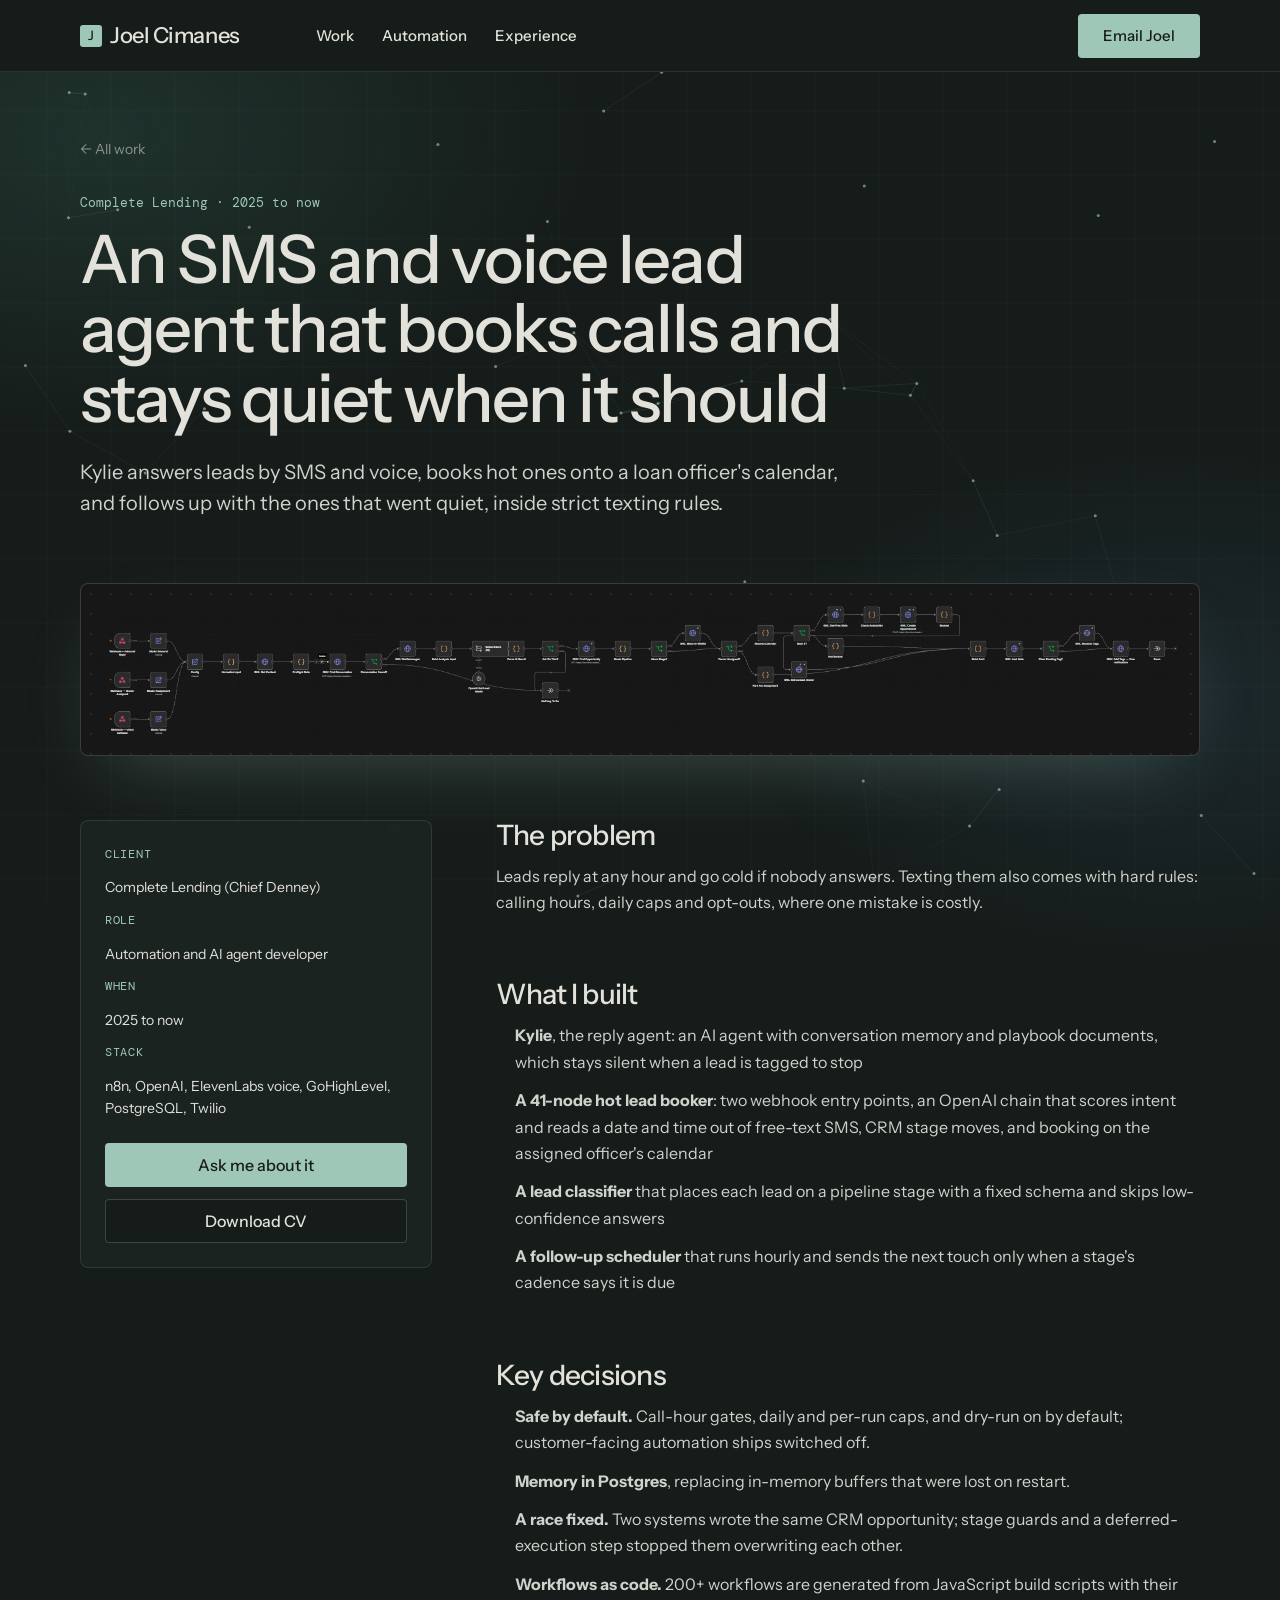
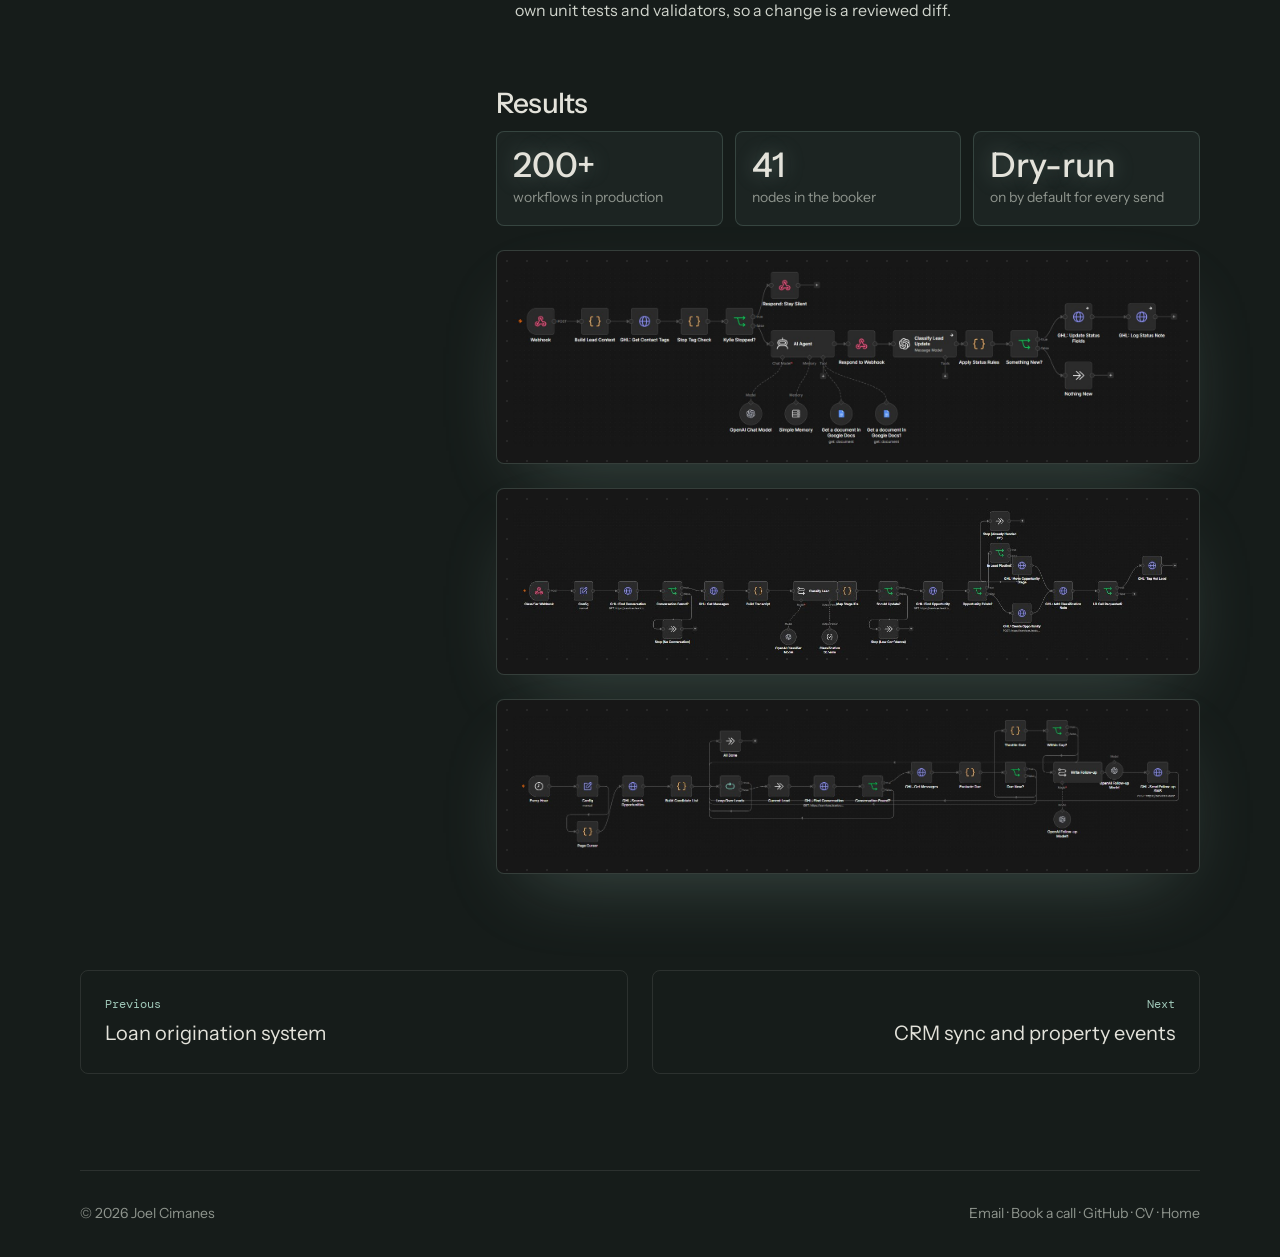
==== work/ai-lead-agent.html @ fbc4a12e "Portfolio site: work, n8n workflows, case studies and app recordings Co-Authored-By: Claude Opus 5.5" ====
<!doctype html>
<html lang="en" data-type="software" data-radius="sharp" data-ground="sage" data-buttons="solid">
<head>
<meta charset="utf-8">
<meta name="viewport" content="width=device-width, initial-scale=1, viewport-fit=cover">
<title>AI SMS and voice lead agent: case study · Joel Cimanes</title>
<meta name="description" content="Kylie answers leads by SMS and voice, books hot ones onto a loan officer&#x27;s calendar, and follows up with the ones that went quiet, inside strict texting rules.">
<meta property="og:type" content="article">
<meta property="og:title" content="An SMS and voice lead agent that books calls and stays quiet when it should">
<meta property="og:description" content="Kylie answers leads by SMS and voice, books hot ones onto a loan officer&#x27;s calendar, and follows up with the ones that went quiet, inside strict texting rules.">
<meta property="og:image" content="../share.jpg">
<link rel="icon" href="../favicon.svg" type="image/svg+xml">
<meta name="theme-color" content="#161c1a">
<link rel="preconnect" href="https://fonts.googleapis.com">
<link rel="preconnect" href="https://fonts.gstatic.com" crossorigin>
<link href="https://fonts.googleapis.com/css2?family=Instrument+Sans:wdth,wght@75..100,400..700&family=DM+Mono:wght@400;500&display=swap" rel="stylesheet">
<link rel="stylesheet" href="../assets/system.css">
<link rel="stylesheet" href="../assets/motion/motion.css">
<style>
:root {
  --p-bg: #161c1a; --p-surface: #1f2725; --p-ink: #e3e2da; --p-muted: #8e948d;
  --p-accent: #9fc7b8; --p-accent-ink: #161c1a; --p-action: #9fc7b8; --p-action-ink: #161c1a;
  --p-inv-bg: #e3e2da; --p-inv-surface: #d3d2cb; --p-inv-ink: #161c1a; --p-inv-muted: #555a55;
  --p-inv-accent: #161c1a; --p-inv-accent-ink: #e3e2da; --p-inv-action: #161c1a; --p-inv-action-ink: #e3e2da;
  --font-display: "Instrument Sans", system-ui, sans-serif;
  --font-text: "Instrument Sans", system-ui, sans-serif;
  --font-mono: "DM Mono", ui-monospace, "SFMono-Regular", Menlo, Consolas, monospace;
  --display-weight: 500;
  --display-tracking: -0.028em;
  --display-tracking-xl: -0.036em;
  --display-stretch: 96%;
  --ly-scale: 1.04;
}
</style>
<link rel="stylesheet" href="../assets/site/case.css">
<script src="../assets/site/bg.js" defer></script>
</head>
<body>
<header class="nav">
  <div class="wrap nav__bar">
    <a class="skip-link" href="#top">Skip to content</a>
    <a class="nav__logo" href="../index.html"><span class="mark mark--initial" aria-hidden="true">J</span>Joel Cimanes</a>
    <nav class="nav__links" aria-label="Main">
      <div class="nav__item"><a class="nav__link" href="../index.html#services">Work</a></div>
      <div class="nav__item"><a class="nav__link" href="../index.html#workflows">Automation</a></div>
      <div class="nav__item"><a class="nav__link" href="../index.html#experience">Experience</a></div>
    </nav>
    <div class="nav__actions"><a class="btn btn--primary" href="mailto:cimanesj0@gmail.com">Email Joel</a></div>
  </div>
</header>
<main id="top">
  <article class="case wrap" aria-labelledby="case-h">
    <a class="case__back" href="../index.html#services">&larr; All work</a>
    <p class="case__kicker">Complete Lending · 2025 to now</p>
    <h1 id="case-h">An SMS and voice lead agent that books calls and stays quiet when it should</h1>
    <p class="case__lead">Kylie answers leads by SMS and voice, books hot ones onto a loan officer&#x27;s calendar, and follows up with the ones that went quiet, inside strict texting rules.</p>
    <div class="case__visual"><a class="case__fig case__fig--wf" href="../assets/workflows/hot-lead.jpg" target="_blank" rel="noopener"><img src="../assets/workflows/hot-lead.jpg" alt="The 41-node hot lead and appointment booker in the n8n editor" width="1690" height="215" loading="lazy"></a></div>
    <div class="case__grid">
      <aside class="case__meta">
        <dl><dt>Client</dt><dd>Complete Lending (Chief Denney)</dd><dt>Role</dt><dd>Automation and AI agent developer</dd><dt>When</dt><dd>2025 to now</dd><dt>Stack</dt><dd>n8n, OpenAI, ElevenLabs voice, GoHighLevel, PostgreSQL, Twilio</dd></dl>
        <a class="btn btn--primary" href="mailto:cimanesj0@gmail.com?subject=AI SMS and voice lead agent">Ask me about it</a>
        <a class="btn btn--secondary" href="../assets/joel-cimanes-cv.pdf" download>Download CV</a>
      </aside>
      <div class="case__body">
        <h2>The problem</h2>
        <p>Leads reply at any hour and go cold if nobody answers. Texting them also comes with hard rules: calling hours, daily caps and opt-outs, where one mistake is costly.</p>
        <h2>What I built</h2>
        <ul><li><b>Kylie</b>, the reply agent: an AI agent with conversation memory and playbook documents, which stays silent when a lead is tagged to stop</li><li><b>A 41-node hot lead booker</b>: two webhook entry points, an OpenAI chain that scores intent and reads a date and time out of free-text SMS, CRM stage moves, and booking on the assigned officer's calendar</li><li><b>A lead classifier</b> that places each lead on a pipeline stage with a fixed schema and skips low-confidence answers</li><li><b>A follow-up scheduler</b> that runs hourly and sends the next touch only when a stage's cadence says it is due</li></ul>
        <h2>Key decisions</h2>
        <ul><li><b>Safe by default.</b> Call-hour gates, daily and per-run caps, and dry-run on by default; customer-facing automation ships switched off.</li><li><b>Memory in Postgres</b>, replacing in-memory buffers that were lost on restart.</li><li><b>A race fixed.</b> Two systems wrote the same CRM opportunity; stage guards and a deferred-execution step stopped them overwriting each other.</li><li><b>Workflows as code.</b> 200+ workflows are generated from JavaScript build scripts with their own unit tests and validators, so a change is a reviewed diff.</li></ul>
        <h2>Results</h2>
        <ul class="case__nums"><li><b>200+</b><span>workflows in production</span></li><li><b>41</b><span>nodes in the booker</span></li><li><b>Dry-run</b><span>on by default for every send</span></li></ul>
        
        <a class="case__fig case__fig--wf" href="../assets/workflows/new-lead.jpg" target="_blank" rel="noopener"><img src="../assets/workflows/new-lead.jpg" alt="The new lead agent: webhook, stop-tag check, AI agent with memory and Google Docs tools, status classifier" width="1670" height="450" loading="lazy"></a><a class="case__fig case__fig--wf" href="../assets/workflows/classifier.jpg" target="_blank" rel="noopener"><img src="../assets/workflows/classifier.jpg" alt="The lead classifier: transcript, OpenAI classifier with a schema, opportunity update" width="1290" height="295" loading="lazy"></a><a class="case__fig case__fig--wf" href="../assets/workflows/follow-up.jpg" target="_blank" rel="noopener"><img src="../assets/workflows/follow-up.jpg" alt="The follow-up scheduler: hourly loop over open opportunities with a throttle gate" width="1640" height="345" loading="lazy"></a>
      </div>
    </div>
    <nav class="case__next" aria-label="More case studies">
      <a href="loan-system.html"><span>Previous</span>Loan origination system</a>
      <a href="integrations.html"><span>Next</span>CRM sync and property events</a>
    </nav>
  </article>
</main>
<footer class="case__foot wrap">
  <span>&copy; 2026 Joel Cimanes</span>
  <span><a href="mailto:cimanesj0@gmail.com">Email</a> · <a href="https://calendar.google.com/calendar/u/0?cid=OWE0MTEyY2M2ZDdlNjFjYWRmODZhNTE4NzhkZmVlN2Y2ZmM0MTE4YTU2Nzg4ZTE0YjUwYzliZmQ1YWMzODJlZkBncm91cC5jYWxlbmRhci5nb29nbGUuY29t" target="_blank" rel="noopener">Book a call</a> · <a href="https://github.com/joeloutworld" target="_blank" rel="noopener">GitHub</a> · <a href="../assets/joel-cimanes-cv.pdf" download>CV</a> · <a href="../index.html">Home</a></span>
</footer>
</body>
</html>
---- assets/system.css ----
/*
  taste-skill system.css - the one system for the page. Link it first, then assets/ui/cards.css (the
  feature card, its panel and the fragment placements), then set the palette (--p-*), the fonts and
  the radius set on :root in the page (node scripts/start.mjs prints that block).
  Do not add a second grid, spacing scale, type scale, radius scale, button or card style.
*/

/* ---------------------------------------------------------------- tokens */
:root {
  /* palette (hex only; fx.js reads --bg --surface --ink --muted --accent --accent-ink) */
  --p-bg: #ffffff;
  --p-surface: #f4f4f4;
  --p-ink: #111111;
  --p-muted: #6b6b6b;
  --p-accent: #1a4be0;
  --p-accent-ink: #ffffff;
  --p-action: #1a4be0;      /* buttons, links, focus: the accent, or the ink when the accent is too pale */
  --p-action-ink: #ffffff;
  --p-inv-bg: #111111;
  --p-inv-surface: #1c1c1c;
  --p-inv-ink: #f4f4f4;
  --p-inv-muted: #a3a3a3;
  --p-inv-accent: #ffffff;
  --p-inv-accent-ink: #111111;
  --p-inv-action: #ffffff;
  --p-inv-action-ink: #111111;
  /* the lit ground behind UI and in the closing band (references/cards.md), one per page, tech pages only
     (none on kind other, which is flat): <html data-ground="sand|sky|sage|painting">. system.js gives it to every ground
     that holds UI, on light and dark pages alike; --hue on one panel changes only its accent */
  --ground-bg: #d9ccb7; --ground-surface: #e9e0d2; --ground-ink: #2a2622; --ground-muted: #5a534a; --ground-accent: #a8794a;

  /* fonts */
  --font-display: system-ui, -apple-system, "Segoe UI", sans-serif;
  --font-text: system-ui, -apple-system, "Segoe UI", sans-serif;
  --font-mono: ui-monospace, "SFMono-Regular", Menlo, Consolas, monospace;
  --display-weight: 400;    /* headlines 400; 500 on a tech page (software, gaming, hardware) */
  --display-tracking: -0.025em;

  /* the page rhythm (references/layout-v4.md): one section per screen. The header is fixed and
     --nav tall; every section is padded --padt above and --padb (plus the phone action bar, --bar)
     below, and is exactly one or two screens tall (--h: 1 or 2; --hm on a phone). The hero's words
     start --hgap under the header and its content ends --hpadb above the fold. */
  --nav: 72px;
  --padt: 120px;
  --padb: 72px;
  --hgap: 48px;
  --hpadb: 64px;
  --bar: 0px;
  /* grid: one .wrap (alias .container) for the header, every section and the footer, the same
     --gut on both sides: 1280 wide at x 80-1360 at 1440, 342 at x 24-366 at 390 */
  --container: 1280px;
  --gut: 80px;
  --pad: var(--gut);
  --gutter: 24px;

  /* spacing: 4/8 scale */
  --s-1: 4px;  --s-2: 8px;  --s-3: 12px; --s-4: 16px; --s-5: 24px;
  --s-6: 32px; --s-7: 48px; --s-8: 64px; --s-9: 96px; --s-10: 128px;
  --section: 40px;      /* only a .section outside main (the kit's demo pages); every main > section and
                           footer.closing take --padt and --padb */
  --section-band: 56px; /* the same for an older footer outside footer.closing */
  --head-gap: 48px;     /* the one heading-to-content gap, 32 on a phone (layout.css reads it as --ly-head-gap) */
  --card-pad: 16px;     /* card padding (cards.css sets its own for cards with a panel) */
  --card-gap: 16px;     /* gap between cards */

  /* type scale (the only sizes on the page) */
  --t-label: 13px;
  --t-small: 14px;
  --t-body: 16px;
  --t-lead: 18px;
  --t-card: 18px;
  --t-h3: 24px;
  /* straight lines from the phone size at 390 to the desktop size at 1440 (system.md's table) */
  --t-h2: clamp(30px, 1.72vw + 23.3px, 48px);
  --t-h1: clamp(38px, 3.24vw + 25.4px, 72px);
  /* a big number stays a step under the h2 (VI-11): 38 at 1440, 28 at 390, so it never reads as a
     section heading; a stats row and a price set their own, smaller still */
  --t-stat: clamp(28px, .952vw + 24.29px, 38px);

  /* radius: one scale (soft by default; data-radius on <html> switches it) */
  --r-sm: 8px;  --r-md: 12px; --r-lg: 20px; --r-btn: 8px;

  /* controls (fixed here; a page never adds its own) */
  --btn-h: 44px;
  --btn-h-sm: 36px;
  --nav-h: var(--nav);  /* the older name, kept for the kit's files */
  --icon: 16px;         /* small icons: socials, menu chevrons, mono brand marks */

  /* motion: the one UI ease-out (motion.css --m-ease and ui/base.css --u-ease read it; references/motion.md) */
  --ease: cubic-bezier(.2, .8, .2, 1);
  --dur: 180ms;
}
html[data-radius="sharp"] { --r-sm: 4px; --r-md: 6px;  --r-lg: 8px;  --r-btn: 4px; }
html[data-radius="soft"]  { --r-sm: 8px; --r-md: 12px; --r-lg: 20px; --r-btn: 8px; }
html[data-radius="round"] { --r-sm: 10px; --r-md: 16px; --r-lg: 24px; --r-btn: 999px; }
/* the four lit grounds (references/cards.md); sand is the default above. painting goes with
   painterly-landscape (x.ai's daylight sky over olive hills) */
html[data-ground="sky"]      { --ground-bg: #c6d3df; --ground-surface: #d6e0e9; --ground-ink: #25303a; --ground-muted: #4d5964; --ground-accent: #3f6a92; }
html[data-ground="sage"]     { --ground-bg: #cdd6c6; --ground-surface: #dce3d6; --ground-ink: #262d24; --ground-muted: #535b51; --ground-accent: #6c8e63; }
html[data-ground="painting"] { --ground-bg: #79a8d6; --ground-surface: #a6c4e2; --ground-ink: #16212c; --ground-muted: #273949; --ground-accent: #9c9b3c; }
/* cards.css takes its card and panel radii from this scale */
html[data-radius] .card { --c-r: var(--r-lg); }
html[data-radius] .panel { --p-r: var(--r-md); }

/* a phone: the header 56, the sections padded 96 / 48, the hero's words 40 under the header and its
   content ending 24 above the fold, 24 at both sides, 12 between columns */
@media (max-width: 639px) {
  :root { --nav: 56px; --padt: 96px; --padb: 48px; --hgap: 40px; --hpadb: 24px; --gut: 24px; --gutter: 12px; --card-gap: 12px; --head-gap: 32px; }
}
@media (min-width: 640px) {
  :root { --gut: 48px; --section: 48px; --section-band: 72px; --card-pad: 24px; }
}
@media (min-width: 1024px) {
  :root { --gut: 80px; --section: 56px; --section-band: 96px; --card-gap: 24px;
          --t-lead: 20px; --t-card: 20px; --t-h3: 28px; }
  /* a place (and a local service): the 1200 column at x 120-1320 */
  html[data-type="place"] { --gut: 120px; --container: 1200px; }
}
/* a place (VI-06, ST-96, PH-23): its own smaller type (h1 48/53 and 32/37, h2 32/40 and 24/30, titles
   and the sub-line 20 and 18), the Recipe 3 hero's gap under its photograph (40, 24 on a phone),
   square photographs and cards and 2px buttons, whatever data-radius and data-buttons say */
:root[data-type="place"] {
  --hgap: 40px;
  --t-h1: clamp(32px, 1.524vw + 26.06px, 48px);
  --t-h2: clamp(24px, .762vw + 21px, 32px);
  --t-h3: clamp(20px, .381vw + 18.51px, 24px);
  --r-sm: 2px; --r-md: 0px; --r-lg: 0px; --r-btn: 2px;
}
:root[data-type="place"] :is(h1, .t-h1) { line-height: 1.104; }
:root[data-type="place"] :is(h2, .t-h2) { line-height: 1.25; }
@media (max-width: 639px) {
  :root[data-type="place"] { --hgap: 24px; }
  :root[data-type="place"] :is(h1, .t-h1) { line-height: 1.156; }
}

/* ---------------------------------------------------------------- grounds (at most three) */
:root, .ground-base {
  --bg: var(--p-bg); --surface: var(--p-surface); --ink: var(--p-ink); --muted: var(--p-muted);
  --accent: var(--p-accent); --accent-ink: var(--p-accent-ink); --card: var(--p-surface);
  --action: var(--p-action); --action-ink: var(--p-action-ink);
}
.ground-surface {
  --bg: var(--p-surface); --surface: var(--p-bg); --ink: var(--p-ink); --muted: var(--p-muted);
  --accent: var(--p-accent); --accent-ink: var(--p-accent-ink); --card: var(--p-bg);
  --action: var(--p-action); --action-ink: var(--p-action-ink);
}
.ground-inverse {
  --bg: var(--p-inv-bg); --surface: var(--p-inv-surface); --ink: var(--p-inv-ink); --muted: var(--p-inv-muted);
  --accent: var(--p-inv-accent); --accent-ink: var(--p-inv-accent-ink); --card: var(--p-inv-surface);
  --action: var(--p-inv-action); --action-ink: var(--p-inv-action-ink);
}
:root, .ground-base, .ground-surface, .ground-inverse {
  --line: color-mix(in oklab, var(--ink) 11%, transparent);
  --line-strong: color-mix(in oklab, var(--ink) 20%, transparent);
  /* effects (fx.js) and UI fragments (assets/ui) take the colours of the ground they sit on */
  --fx-bg: var(--bg); --fx-surface: var(--surface); --fx-ink: var(--ink); --fx-muted: var(--muted);
  --fx-accent: var(--accent); --fx-accent-ink: var(--accent-ink);
  --ui-font: var(--font-text); --ui-mono: var(--font-mono); --ui-radius: var(--r-md);
}
.ground-base, .ground-surface, .ground-inverse { background: var(--bg); color: var(--ink); }

/* ---------------------------------------------------------------- base */
*, *::before, *::after { box-sizing: border-box; }
/* an anchor lands on the section's top (the judge's frame): the fixed header covers --nav of its --padt */
html { -webkit-text-size-adjust: 100%; scroll-padding-top: 0; scroll-behavior: auto; margin: 0; }
body {
  margin: 0; background: var(--bg); color: var(--ink);
  font: 400 var(--t-body)/1.55 var(--font-text);
  -webkit-font-smoothing: antialiased; text-rendering: optimizeLegibility; overflow-x: clip;
}
img, svg, video, canvas { display: block; max-width: 100%; }
/* hidden means hidden, also on an img the line above makes a block (a menu tab's photograph, a peek photograph) */
[hidden] { display: none !important; }
img, video { height: auto; }
a { color: inherit; text-decoration: none; }
button { font: inherit; color: inherit; }
h1, h2, h3, h4, p, ul, ol, figure, blockquote { margin: 0; }
ul, ol { padding: 0; list-style: none; }
h1, h2, h3, h4 {
  font-family: var(--font-display); font-weight: var(--display-weight);
  letter-spacing: var(--display-tracking); text-wrap: balance; overflow-wrap: break-word;
  /* a long word (a German compound at 390) breaks at a syllable with a hyphen, in the language of <html lang>;
     only words of 10 letters or more, 4 at least on each side, so a short English heading never breaks */
  hyphens: auto; -webkit-hyphens: auto; hyphenate-limit-chars: 10 4 4;
}
h1, .t-h1 { font-size: var(--t-h1); line-height: 1.04; }
h2, .t-h2 { font-size: var(--t-h2); line-height: 1.1; }
h3, .t-h3 { font-size: var(--t-h3); line-height: 1.2; }
h4, .t-card { font-family: var(--font-text); font-weight: 500; font-size: var(--t-card); line-height: 1.3; letter-spacing: -0.01em; }
p { text-wrap: pretty; }
.t-lead  { font-size: var(--t-lead); line-height: 1.5; }
.t-body  { font-size: var(--t-body); line-height: 1.55; }
.t-small { font-size: var(--t-small); line-height: 1.5; }
.t-label { font-size: var(--t-label); font-weight: 500; line-height: 1.4; letter-spacing: 0.01em; }
.t-stat  { font-family: var(--font-display); font-weight: var(--display-weight); font-size: var(--t-stat);
           line-height: 1; letter-spacing: var(--display-tracking); font-variant-numeric: tabular-nums; }
.muted { color: var(--muted); }
.mono  { font-family: var(--font-mono); }
.measure { max-width: 62ch; }
:focus-visible { outline: 2px solid var(--action); outline-offset: 2px; border-radius: 2px; }
::selection { background: color-mix(in oklab, var(--accent) 30%, transparent); }

/* ---------------------------------------------------------------- grid */
.wrap, .container { width: min(100% - 2 * var(--gut), var(--container)); margin-inline: auto; padding-inline: 0; }
.grid { display: grid; grid-template-columns: repeat(12, minmax(0, 1fr)); column-gap: var(--gutter); row-gap: var(--card-gap); }
.grid > * { min-width: 0; grid-column: 1 / -1; }
.section { padding-block: var(--section); }

/* ---------------------------------------------------------------- one section per screen
   The page is a stack of screens. Framed at scrollY = k x the screen height, a shot shows exactly one
   section: the hero alone on the first screen, every other section (and footer.closing, the close and
   the footer in one) exactly one or two screens tall, its h2 first, --padt under its top. Heights
   and padding do it: no pinning, snapping or script.
     <section class="section" id=".." style="--h: 2">     (2 screens; --hm sets a phone's count alone)
       <div class="wrap"> the h2 first, then the content </div>     (the one in-flow child)
     </section>
   A layer (a full-bleed photograph or ground behind the words) is an <img class="layer" aria-hidden="true">
   beside the .wrap. Content must fit: one screen holds 708px of content at 1440x900 (900 - 120 - 72),
   two hold 1,608 (the second screen's part starts --padt under its top with .g2). From 640 to 1279 a
   section keeps at least its screens and grows past them rather than overlap the next. */
main > :is(section, .section), footer.closing {
  position: relative; box-sizing: border-box;
  height: calc(var(--h, 1) * 100vh); height: calc(var(--h, 1) * 100svh);
  padding: var(--padt) 0 calc(var(--padb) + var(--bar));
}
main > :is(section, .section) > :is(.wrap, .container), footer.closing > .wrap { position: relative; z-index: 1; height: 100%; }
main > :is(section, .section) > :is(.wrap, .container):not(.grid) { display: flex; flex-direction: column; }
/* a .wrap that is the section's grid too (class="wrap grid"): its rows start at the top */
main > :is(section, .section) > :is(.wrap, .container).grid { align-content: start; }
/* .fill: the block that takes what the screen leaves under the heading (a photograph, a frame) */
main > :is(section, .section) > .wrap > .fill { flex: 1 1 0; min-height: 0; }
/* two screens as two groups: row 1 the h2 and the first group, row 2 the rest (no second h2), starting
   --padt under the second screen's top, so the second shot looks like any other section */
main > :is(section, .section).g2, footer.closing.g2 { --h: 2; }
main > :is(section, .section).g2 > :is(.wrap, .container), footer.closing.g2 > .wrap { display: grid; grid-template-rows: minmax(0, 1fr) minmax(0, 1fr); row-gap: calc(var(--padt) + var(--padb) + var(--bar)); }
main > :is(section, .section).g2 > :is(.wrap, .container) > *, footer.closing.g2 > .wrap > * { min-height: 0; align-self: start; }
main > :is(section, .section).g2 > :is(.wrap, .container) > :is(.group, .fill) { align-self: stretch; }
/* a group: one screen's part of a .g2 section (its h2 and first rows, or the rest) */
.group { display: flex; flex-direction: column; min-height: 0; }
/* each screen's card row runs down to that screen's foot (the cards stretch, their panels grow), so
   the second screen of a .g2 is never a short row over an empty ground; both rows end on the same line */
@media (min-width: 1024px) {
  main > :is(section, .section).g2 > .wrap > .grid:last-child,
  main > :is(section, .section).g2 > .wrap > .group > .grid:last-child { align-self: stretch; flex: 1 1 auto; min-height: 0; }
}
.group > .fill { flex: 1 1 0; min-height: 0; }
@media (min-width: 640px) and (max-width: 1279px) {
  main > :is(section, .section):not(.hero, .section--hero), footer.closing {
    height: auto; min-height: calc(var(--h, 1) * 100vh); min-height: calc(var(--h, 1) * 100svh);
  }
  /* the section is a column and its .wrap takes all of it, so a .fill (a photograph, a frame) still
     grows to the section's foot (a min-height percentage would not resolve, leaving it at its least) */
  /* :where() keeps it at no weight, so a page's own phone- or tablet-only hiding (section.desk-only { display: none }) wins */
  :where(main > :is(section, .section):not(.hero, .section--hero), footer.closing) { display: flex; flex-direction: column; }
  main > :is(section, .section):not(.hero, .section--hero) > :is(.wrap, .container), footer.closing > .wrap { flex: 1 0 auto; height: auto; min-height: 0; }
}
/* a phone: lvh (the screen with its bars hidden) for every section but the hero; --hm when stacking
   makes the content taller than the desktop count */
@media (max-width: 639px) {
  /* at least its screens, never less: content a screen cannot hold makes the section taller (the rhythm
     check then asks for --hm: 2 or less content); a fixed height would lay its last rows over the next
     section, the fault the phone shots showed most (a list under the closing heading and its button) */
  main > :is(section, .section):not(.hero, .section--hero), footer.closing {
    height: auto; min-height: calc(var(--hm, var(--h, 1)) * 100vh); min-height: calc(var(--hm, var(--h, 1)) * 100lvh);
  }
  /* one grid row at least the screens tall that grows with the .wrap's content: the .wrap is stretched to
     it, so its .fill and its two groups still share a definite height */
  /* (at no weight, as on the tablet: a page's own section.desk-only { display: none } still hides it) */
  :where(main > :is(section, .section):not(.hero, .section--hero):has(> :is(.wrap, .container)), footer.closing) {
    display: grid; grid-template-columns: minmax(0, 1fr); grid-template-rows: 1fr; grid-auto-rows: auto;
  }
  main > :is(section, .section):not(.hero, .section--hero) > :is(.wrap, .container), footer.closing > .wrap { height: auto; }
  main > :is(section, .section).g2m, footer.closing.g2m { --hm: 2; }
  main > :is(section, .section).g2m > :is(.wrap, .container), footer.closing.g2m > .wrap { display: grid; grid-template-rows: minmax(0, 1fr) minmax(0, 1fr); row-gap: calc(var(--padt) + var(--padb) + var(--bar)); }
  /* stacked in one, the two groups keep the open cards' 32px, so the first group's last panel never meets
     the next card's title */
  main > :is(section, .section).g2:not(.g2m) > :is(.wrap, .container) { display: flex; row-gap: var(--s-6); }
  /* what the two screens leave goes around the second group, so it opens below the header, not on the fold */
  main > :is(section, .section).g2:not(.g2m) > :is(.wrap, .container) > :last-child { margin-block: auto; }
  main > :is(section, .section).g2:not(.g2m) > :is(.wrap, .container) > * { align-self: stretch; }
}
/* a layer: the photograph or ground of a whole section, under its words, edge to edge */
main > :is(section, .section) > :is(img, video, canvas, picture).layer,
footer.closing > :is(img, video, canvas, picture).layer {
  position: absolute; inset: 0; z-index: 0; width: 100%; height: 100%; max-width: none; object-fit: cover; object-position: var(--pos, 50% 50%);
}
main > :is(section, .section) > picture.layer > img { width: 100%; height: 100%; object-fit: cover; }

/* the hero: exactly the first screen, the fixed header over its top. Its words start --hgap under the
   header (--photo adds a full-bleed photograph's height above them on a place); its content ends
   --hpadb above the fold, and nothing of the next section shows, at 1440, 1024, 820 and 390.
     <section class="hero hero--<type>"><div class="wrap"><div class="hero-text"> .. </div>[one strip]</div></section>
   .hero-text holds the whole composition (the words, and the picture or window beside or under them);
   one docked strip (logos, three facts) may follow it, at most 96px, desktop only. */
main > :is(.hero, .section--hero) {
  height: 100vh; height: 100svh; min-height: 0;
  padding: calc(var(--nav) + var(--photo, 0px) + var(--hgap)) 0 calc(var(--hpadb) + var(--bar));
}
:is(.hero, .section--hero) > .wrap { height: 100%; display: grid; grid-template-rows: minmax(0, 1fr) auto; row-gap: var(--s-7); }
:is(.hero, .section--hero) > .wrap > .hero-text { min-height: 0; }
/* a phone: the hero is at least the first screen and grows when a short phone (320x640) cannot hold its
   words, buttons and picture, so nothing of it lies over the next section or under the header */
@media (max-width: 639px) {
  main > :is(.hero, .section--hero) { height: auto; min-height: 100vh; min-height: 100svh; }
  main > :is(.hero, .section--hero):has(> :is(.wrap, .container)) { display: grid; grid-template-columns: minmax(0, 1fr); grid-template-rows: 1fr; grid-auto-rows: auto; }
  main > :is(.hero, .section--hero) > :is(.wrap, .container) { height: auto; }
}
:is(.hero, .section--hero) > .wrap > .hero-strip { grid-row: 2; max-height: 96px; }
@media (max-width: 639px) { :is(.hero, .section--hero) > .wrap > .hero-strip { display: none; } }
.section--hero .section-head { max-width: 860px; }
/* the starter's own hero (hero-split): the words on span-5 top-aligned, the picture on span-6 start-7
   as tall as the hero's content box (at most 716 at 1440x900); a phone stacks words, then the picture
   in what is left */
.hero-text.hero-split { height: 100%; align-items: stretch; }
.hero-split > .hero-copy { align-self: start; }
.hero-split > .hero-visual { position: relative; min-height: 0; height: 100%; }
@media (max-width: 1023px) {
  .hero-text.hero-split { display: flex; flex-direction: column; gap: var(--s-6); }
  .hero-split > .hero-visual { flex: 1 1 0; min-height: 200px; height: auto; }
}
.hero-copy > * + * { margin-top: var(--s-5); }
/* the h1 first in the words' column: its capitals start on the picture's top line, not the line box's
   (the leading above the capitals would put the words about 12px under the photograph's top) */
.hero-copy > h1:first-child { text-box: trim-start cap alphabetic; }
.hero-copy > .btn-row { margin-top: var(--s-6); }
/* three short facts at the foot of the words' column, on the picture's bottom line (no dead space
   under the buttons): <dl class="hero-facts"><div><dt>..</dt><dd>..</dd></div> x3</dl> */
@media (min-width: 1024px) {
  .hero-split > .hero-copy { height: 100%; display: flex; flex-direction: column; }
  .hero-split > .hero-copy > .hero-facts { margin-top: auto; }
}
.hero-facts { display: grid; grid-template-columns: repeat(3, minmax(0, 1fr)); gap: var(--s-5) var(--gutter); margin: 0; }
.hero-facts > div { display: grid; gap: var(--s-1); align-content: start; }
.hero-facts dt { font-size: var(--t-small); color: var(--muted); }
.hero-facts dd { margin: 0; font-weight: 500; }
@media (max-width: 1023px) { .hero-facts { display: none; } }
/* a notice line above the h1 (changed hours, a delivery cut-off): one line with a number, static,
   starting on the left line like the h1 under it */
.hero-notice { font-size: var(--t-small); font-weight: 500; color: var(--ink); }
.hero-notice b, .hero-notice strong { font-weight: 500; color: var(--accent); }
.hero-copy > .hero-notice + h1 { margin-top: var(--s-5); }

/* a phone: open tiles from a row of three or four (rooms, goods, beans) go two-up, an odd last one
   across the row, so a row of three fits one 844px screen (stacked one under another they need two) */
@media (max-width: 639px) {
  .grid > .tile:is(.span-3, .span-4) { grid-column: auto / span 6; }
  .grid > .tile:is(.span-3, .span-4):nth-child(odd of .tile):nth-last-child(1 of .tile) { grid-column: 1 / -1; }
  .grid > .tile:is(.span-3, .span-4) .tile__head { flex-wrap: wrap; gap: 0 var(--s-2); }
}
/* a phone: open cards (words on the ground, the panel under them) stacked one under another keep 32px
   between a panel's foot and the next card's title, so a title never reads as the panel's caption */
@media (max-width: 639px) { .grid:has(> .card--open) { row-gap: var(--s-6); } }
/* a phone stacks a two-screen section's four open tiles into its two screens: their panels take 180px (a wide
   crop), so the h2 and the first two tiles of two lines each end on the first screen and the four inside both,
   not a third of a screen past. A page that sets its group's own --p-h (#features .panel) sets its phone value
   too, as the starter does */
@media (max-width: 639px) { main > :is(section, .section).g2 .card--open > .panel { --p-h: 180px; } }
/* spans: desktop >= 1024. Tablet 640-1023: text cards on span-3 and span-6 go two-up; cards with a
   panel (a visual needs the width; the one exception is a span-6 pair, below)
   and everything else (split text and visuals, span-4 cards, span-5/7/8 blocks) take the full row, so a split stacks and no row is left half empty. Phone < 640: one column. */
@media (min-width: 640px) and (max-width: 1023px) {
  .grid > .card.span-3:not(:has(> .panel)), .grid > .card.span-6:not(:has(> .panel)) { grid-column: auto / span 6; }
  /* the one exception with a panel: a 2x2 (or a pair) of span-6 cards stays two-up from 720px (a panel
     of about 310px and more, wide enough for a kit fragment), so four cards take one or two screens
     at 768-820 instead of a card per row (four stacked panels run past two screens). Split cards and
     every other span keep the full row. Under 720 a card per row. */
  @media (min-width: 720px) {
    .grid > .card.span-6:has(> .panel):not(.card--split) { grid-column: auto / span 6; }
    .grid > .card.span-6:has(> .panel):not(.card--split):nth-child(odd of .card.span-6):nth-last-child(1 of .card.span-6) { grid-column: 1 / -1; }
  }
  /* open tiles (rooms, models, people, a photo pair) go two-up; an odd last one takes the row */
  .grid > .tile:is(.span-3, .span-4, .span-6) { grid-column: auto / span 6; }
  .grid > .tile:is(.span-3, .span-4, .span-6):nth-child(odd of .tile):nth-last-child(1 of .tile) { grid-column: 1 / -1; }
}
@media (min-width: 1024px) {
  .span-2  { grid-column: auto / span 2; }
  .span-3  { grid-column: auto / span 3; }
  .span-4  { grid-column: auto / span 4; }
  .span-5  { grid-column: auto / span 5; }
  .span-6  { grid-column: auto / span 6; }
  .span-7  { grid-column: auto / span 7; }
  .span-8  { grid-column: auto / span 8; }
  .span-9  { grid-column: auto / span 9; }
  .span-10 { grid-column: auto / span 10; }
  .span-12 { grid-column: auto / span 12; }
  .start-1 { grid-column-start: 1; } .start-2 { grid-column-start: 2; } .start-3 { grid-column-start: 3; }
  .start-5 { grid-column-start: 5; } .start-6 { grid-column-start: 6; } .start-7 { grid-column-start: 7; }
  .start-4 { grid-column-start: 4; } .start-8 { grid-column-start: 8; } .start-9 { grid-column-start: 9; }
  .start-10 { grid-column-start: 10; }
  /* a split is top-aligned: the words' first line and the picture's top on one line (never centred
     against each other, never mirrored: text left, the visual right, on every split of the page) */
  .grid--middle, .grid--top { align-items: start; }
}
/* card rows: every card in a row the same height (a plain .grid stretches them) */
.grid:is(.grid--middle, .grid--top) > .card { align-self: stretch; }
/* 1024-1279: a span-4 card's panel would be about 220px wide, too narrow for real UI. Cards with a
   panel on span-4 go two-up, a span-8 one takes the row, and an odd last one takes the row too
   (steps, proof row: two, then one wide; bento: the wide card, then the four small ones two by two) */
@media (min-width: 1024px) and (max-width: 1279px) {
  .grid > .card.span-4:has(> .panel) { grid-column: auto / span 6; }
  .grid > .card.span-8:has(> .panel),
  .grid > .card.span-4:has(> .panel):nth-child(odd of .card.span-4):nth-last-child(1 of .card.span-4) { grid-column: 1 / -1; }
}

/* ---------------------------------------------------------------- section heading */
.section-head { max-width: 760px; margin-bottom: var(--head-gap); display: grid; gap: var(--s-4); }
/* every heading starts on the left line (a centred head among left ones reads as a mistake): the
   old centred head is left-aligned too */
.section-head--center { text-align: left; justify-items: start; }
/* a head row: the h2 (and its line) left, one link or the section's button at the right line */
.section-head--split { max-width: none; display: flex; align-items: end; justify-content: space-between; gap: var(--s-5); flex-wrap: wrap; }
.section-head--split > div { display: grid; gap: var(--s-4); max-width: 760px; }
.section-head p { color: var(--ink); font-size: var(--t-lead); line-height: 1.5; max-width: 60ch; }
.section-head--row { max-width: none; display: flex; align-items: end; justify-content: space-between; gap: var(--s-5); flex-wrap: wrap; }
.section-head--row > div { display: grid; gap: var(--s-4); max-width: 760px; }
/* the hero row (hero-product, hero-cycle): the h1 and its line left, the buttons right, across 1280 */
.section--hero .section-head--row { max-width: none; }

/* ---------------------------------------------------------------- buttons (one pair, a dealt look)
   One pair a page, .btn--primary and .btn--secondary, in the look dealt with the page (sections.md)
   and set once on <html data-buttons>; the markup never changes:
     solid  filled primary, outlined secondary, the radius scale (Figma; the default)
     pill   pills, a chevron after the primary's label, a tinted secondary (x.ai)
     tonal  the radius scale, a tinted secondary with no outline (Linear, Vercel)
     arrow  an arrow after the primary's label; the secondary is a text link with an arrow (Stripe)
     block  near-square corners, 48px tall; the secondary is an underlined text link (shops, hotels) */
.btn {
  display: inline-flex; align-items: center; justify-content: center; gap: var(--s-2);
  height: var(--btn-h); padding: 0 var(--s-5); border-radius: var(--r-btn); border: 1px solid transparent;
  font: 500 var(--t-body)/1 var(--font-text); letter-spacing: 0; white-space: nowrap; cursor: pointer;
  transition: background-color var(--dur) var(--ease), color var(--dur) var(--ease), border-color var(--dur) var(--ease), text-decoration-color var(--dur) var(--ease);
}
.btn--primary { background: var(--action); color: var(--action-ink); }
.btn--primary:hover { background: color-mix(in oklab, var(--action) 86%, var(--ink)); }
/* an inverted primary (the action is the ground's ink: a brand band, a lit ground): its hover steps toward the ground, as the filled one steps toward the ink */
.ground-brand .btn--primary:hover { background: color-mix(in oklab, var(--action) 88%, var(--bg)); }
/* the ground's own colour with a clear border: never grey on grey, readable on an effect too */
.btn--secondary { background: var(--bg); color: var(--ink); border-color: var(--line-strong); }
.btn--secondary:hover { background: color-mix(in oklab, var(--bg) 94%, var(--ink)); border-color: color-mix(in oklab, var(--ink) 35%, transparent); }
.btn--sm { height: var(--btn-h-sm); padding: 0 var(--s-4); font-size: var(--t-small); }
html[data-buttons="pill"] { --r-btn: 999px; }
html[data-buttons="block"] { --r-btn: 2px; --btn-h: 48px; }
html:is([data-buttons="pill"], [data-buttons="tonal"]) .btn--secondary { background: color-mix(in oklab, var(--ink) 8%, var(--bg)); border-color: transparent; }
html:is([data-buttons="pill"], [data-buttons="tonal"]) .btn--secondary:hover { background: color-mix(in oklab, var(--ink) 14%, var(--bg)); border-color: transparent; }
/* arrow and block: the secondary is a text link at the button's height (no box: one button look) */
html:is([data-buttons="arrow"], [data-buttons="block"]) .btn--secondary {
  background: none; border-color: transparent; padding-inline: var(--s-2);
  text-decoration: underline; text-underline-offset: 4px; text-decoration-color: var(--line-strong);   /* the .link look */
}
html:is([data-buttons="arrow"], [data-buttons="block"]) .btn--secondary:hover { background: none; border-color: transparent; text-decoration-color: currentColor; }
/* the glyph after a label: a chevron (pill) or an arrow (arrow), drawn so every font shows the same */
html[data-buttons="pill"] .btn--primary::after,
html[data-buttons="arrow"] :is(.btn--primary, .btn--secondary)::after {
  content: ""; flex: none; width: 12px; height: 12px; margin-right: -2px; background: currentColor;
  -webkit-mask: var(--btn-glyph) center / contain no-repeat; mask: var(--btn-glyph) center / contain no-repeat;
  transition: transform var(--dur) var(--ease);
}
html[data-buttons="pill"] { --btn-glyph: url("data:image/svg+xml,%3Csvg xmlns='http://www.w3.org/2000/svg' viewBox='0 0 12 12'%3E%3Cpath d='M4.5 2.5 8 6l-3.5 3.5' fill='none' stroke='black' stroke-width='1.6' stroke-linecap='round' stroke-linejoin='round'/%3E%3C/svg%3E"); }
html[data-buttons="arrow"] { --btn-glyph: url("data:image/svg+xml,%3Csvg xmlns='http://www.w3.org/2000/svg' viewBox='0 0 12 12'%3E%3Cpath d='M1.5 6h8.5M6.5 2.5 10 6l-3.5 3.5' fill='none' stroke='black' stroke-width='1.5' stroke-linecap='round' stroke-linejoin='round'/%3E%3C/svg%3E"); }
@media (hover: hover) and (pointer: fine) { html:is([data-buttons="pill"], [data-buttons="arrow"]) .btn:hover::after { transform: translateX(3px); } }
.btn:active { transform: translateY(1px) scale(.985); }
.btn--arrow::after { content: "\2192"; transition: transform var(--dur) var(--ease); }
@media (hover: hover) and (pointer: fine) { .btn--arrow:hover::after { transform: translateX(3px); } }
/* the drawn arrow (assets/motion: its stem grows and its head moves 3px on hover), the last child of
   a primary button, a pill or a link: <svg class="m-arrow" viewBox="0 0 12 12" aria-hidden="true">
   <path class="m-arrow__stem" d="M1 6h8"/><path class="m-arrow__head" d="M4.5 2.5 8 6l-3.5 3.5"/></svg>.
   It replaces the dealt glyph, so a button never shows two */
.m-arrow { flex: none; width: 12px; height: 12px; margin-right: -2px; overflow: visible;
           fill: none; stroke: currentColor; stroke-width: 1.6; stroke-linecap: round; stroke-linejoin: round; }
.btn--xl .m-arrow { width: 0.62em; height: 0.62em; stroke-width: 1.4; }
:is(.btn, .link, .pill):has(> .m-arrow)::after { content: none; display: none; }
.btn-row { display: flex; flex-wrap: wrap; gap: var(--s-3); align-items: center; }
.section-head--center .btn-row { justify-content: center; }
/* on the phone every button row stacks full width */
@media (max-width: 639px) {
  .btn-row { flex-direction: column; align-items: stretch; width: 100%; justify-self: stretch; }
  /* full width, the second action is a text link at the button's height under the filled one (an
     outline across the whole screen reads as a rule, a pale fill as a switched-off button) */
  .btn-row > .btn--secondary { background: none; border-color: transparent; text-decoration: underline; text-underline-offset: 4px; text-decoration-color: var(--line-strong); }
  .section-head--split > .btn { width: 100%; }
}
.link { display: inline-flex; align-items: center; gap: var(--s-2); font-weight: 500; color: var(--ink);
        text-decoration: underline; text-decoration-color: var(--line-strong); text-underline-offset: 4px;
        transition: text-decoration-color var(--dur) var(--ease); }
.link:hover { text-decoration-color: currentColor; }
.link::after { content: "\2192"; display: inline-block; text-decoration: none; transition: transform var(--dur) var(--ease); }
@media (hover: hover) and (pointer: fine) { .link:hover::after { transform: translateX(3px); } }
.pill { display: inline-flex; align-items: center; gap: var(--s-2); height: 32px; padding: 0 var(--s-3);
        border-radius: 999px; border: 1px solid var(--line); background: var(--card);
        font-size: var(--t-label); color: var(--ink); }
.pill .muted { color: var(--muted); }

/* ---------------------------------------------------------------- card (one style) */
.card {
  display: flex; flex-direction: column; gap: var(--s-2); min-width: 0;
  background: var(--card); border: 1px solid var(--line); border-radius: var(--r-lg); padding: var(--card-pad);
}
/* small titles in the text face: a display face at 20px (a condensed or hairline serif) reads smaller than the body */
.card > h3, .card > h4, .card--plan h3 { font-family: var(--font-text); font-weight: 500; font-size: var(--t-card); line-height: 1.3; letter-spacing: -0.01em; }
/* the type floor (system.md): text people read is 16px or more in ink; cards.css sets it for its
   card text, this for a plain card's lines */
.card > p { color: var(--ink); font-size: var(--t-body); max-width: 52ch; }
/* at most two boxes one inside the other (sections.md): a card whose panel holds UI drops its own
   box, so its title and lines sit on the page ground over the panel (Figma's tiles), or runs the
   panel flush to its sides and bottom (cards.css .panel--flush) */
.card.card--open { --c-pad: 0px; background: none; border: 0; box-shadow: none; padding: 0; overflow: visible; }
.card.card--open > .panel { margin: var(--s-5) 0 0; border-radius: var(--r-lg); }
.card.card--open > .panel--top { margin: 0 0 var(--s-5); }
.card--plan.is-featured { border-color: var(--action); box-shadow: inset 0 0 0 1px var(--action); }
/* cards.css (linked after this file) sets .card { gap: 0 } for feature cards; a plan keeps its 16px rows */
.card.card--plan { gap: var(--s-4); }

/* ---------------------------------------------------------------- visuals: panels and frames
   A card's .panel (the inset visual), .stage and the placements (.at-corner, .at-rise, .at-over,
   .at-right, .at-center, .stage--fade-*) come from assets/ui/cards.css (references/cards.md).
   This file adds the frames (hero, split, square, closing band) and lets a .stage work inside them.
   The grounds' colours: system.js lights every ground that holds UI (see there). */
:not(.card) > .panel { border-radius: var(--p-r, var(--r-md)); }   /* a panel on its own: four round corners */
.menu-card .panel { --p-h: 160px; }
.frame {
  position: relative; isolation: isolate; overflow: clip; display: flex; align-items: center; justify-content: center;
  background: var(--surface); border-radius: var(--r-lg); border: 1px solid var(--line);
  padding: clamp(var(--s-4), 4vw, var(--s-7));
}
/* a zero-width spacer keeps --ratio (height / width) as the frame's minimum height */
.frame::before { content: ""; flex: none; width: 0; padding-top: var(--ratio, 0px); }
/* an object or scene (assets/objects) and a photograph (.frame__img) fill the frame themselves */
.frame > :not(canvas, .stage, .loop-pause, .frame__fx, .frame__img, [data-print], [data-scene], .print3d) { position: relative; max-width: 100%; min-width: 0; }
/* a photograph is a plain rectangle in its frame: no border, no print, no filter */
.frame--photo { padding: 0; border: 0; }
/* .frame--fill: as tall as its row (a split's picture beside the words, down to the section's foot);
   stacked on a tablet or a phone it takes what the screen leaves, at least 200px */
.frame--fill { height: 100%; }
@media (max-width: 1023px) {
  .grid.fill:has(> .frame--fill) { display: flex; flex-direction: column; gap: var(--s-6); }
  .grid.fill > .frame--fill { flex: 1 1 0; height: auto; min-height: 200px; }
}
/* a split's words as a column: the last block (stats, a link) on the picture's bottom line */
.split-col { display: flex; flex-direction: column; gap: var(--s-5); }
@media (min-width: 1024px) { .split-col { height: 100%; } .split-col > .split-col__end { margin-top: auto; } }
:is(.frame, .panel) > .frame__img { position: absolute; inset: 0; z-index: 0; width: 100%; height: 100%; max-width: none; object-fit: cover; }
.frame--portrait { --ratio: 125%; }
/* the product stage (hero-product): wide, the product whole on it; a phone gets a tall stage */
.frame--stage { --ratio: 50%; }
@media (max-width: 639px) { .frame--stage, .frame--portrait { --ratio: 120%; } }
.frame--hero { padding: clamp(24px, 5vw, 64px); }
.frame--split { --ratio: 80%; }
.frame--square { --ratio: 100%; }
/* the closing band: the hero's echo, lit with the page's ground (sand, sky, sage or painting) on light
   and dark pages alike, so its text and buttons take that ground's ink. Its effect sits on a layer of
   its own, <div class="frame__fx" data-fx="..">, held still and calm where the text sits (system.js) */
.frame--cta { min-height: 420px; }
/* .frame--lit: the same for an object's frame that holds a few words in its clear half (the
   product statement's facts in a .frame__text, lower left; the object stands right of centre) */
.frame--cta, .frame--lit {
  border-color: transparent; background: var(--ground-bg); color: var(--ground-ink);
  --bg: var(--ground-surface); --surface: var(--ground-surface); --ink: var(--ground-ink); --muted: var(--ground-muted);
  --action: var(--ground-ink); --action-ink: var(--ground-surface);
  --line: color-mix(in oklab, var(--ground-ink) 12%, transparent); --line-strong: color-mix(in oklab, var(--ground-ink) 24%, transparent);
}
.frame > .frame__fx { position: absolute; inset: 0; z-index: 0; }
/* on a light page the buttons on a lit ground keep the page's own action colour: one action, one look
   (a dark page keeps the lit ground's ink, which reads on the bright ground) */
html:not([data-tone="dark"]) :is(.frame--cta, .frame--lit, .footer--statement) { --action: var(--p-action); --action-ink: var(--p-action-ink); }
/* a card on a photograph (a booking form over the room): the card holds the page's colours */
.frame--photo:has(> .card) { padding: clamp(var(--s-5), 5vw, var(--s-8)) clamp(var(--s-4), 4vw, var(--s-7)); }
.frame--photo > .card { position: relative; z-index: 1; width: min(100%, 480px); }   /* flat: no shadow at rest (ST-97) */
.frame--cta > .frame__fx { opacity: .85; }
.frame--lit > .frame__text { z-index: 2; align-self: flex-end; margin-right: auto; width: min(100%, 360px); display: grid; gap: var(--s-5); }
/* 2:1 on a desktop; a phone gets 2:3, the words at the top and the object smaller and low under
   them (its hero preset), so the facts never touch the object */
.frame--lit { --ratio: 50%; }
@media (max-width: 639px) { .frame--lit { --ratio: 150%; } .frame--lit > .frame__text { align-self: flex-start; } }
@media (max-width: 639px) { .frame--split { --ratio: 100%; } }
/* A hero, wide or split frame (x.ai's hero window): --w on the rising fragment's slot (its true width)
   centres it while it fits; anchored 24px in and cut by the right edge once the frame is narrower.
   --pair on the .stage (the main fragment's width plus the part of the second that sticks out)
   centres the pair; below 1024 the main one alone. In a card's panel cards.css places it (.at-corner,
   .at-rise, .at-right; a centred .at-rise.fit narrows with the panel), as its recipe says. */
.frame > .stage > .at-rise { --ax: max(24px, calc(50% - var(--w, 64%) / 2)); }
.frame--hero > .stage > .at-rise { --ax: max(24px, calc(50% - var(--pair, var(--w, 64%)) / 2)); }
.frame--hero > .stage > .at-over { --bx: max(24px, calc(50% - var(--pair, 800px) / 2)); }
@media (max-width: 1023px) { .frame--hero > .stage > .at-rise { --ax: max(24px, calc(50% - var(--w, 64%) / 2)); } }
/* a frame holding a cards.css .stage: the stage fills it and places the fragments (references/cards.md);
   the hero and wide frames are 16:7 and square on a phone; below 1024 only the main fragment shows */
.frame:has(> .stage) { padding: 0; }
.frame--hero:has(> .stage) { aspect-ratio: 16 / 7; }
@media (max-width: 1023px) {
  .frame--hero:has(> .stage) { aspect-ratio: 3 / 2; }   /* a tablet: room for the main fragment's rows */
}
/* a tablet held upright (820x1180): a taller frame, so the hero fills the screen without a gap */
@media (min-width: 640px) and (max-width: 1023px) and (orientation: portrait) {
  .frame--hero:has(> .stage) { aspect-ratio: 4 / 3; }
}
@media (max-width: 1023px) {
  .frame--hero > .stage > :is(.at-over, .at-over-l) { display: none; }
}
/* a split frame is about 440-560px wide from 1024 to 1279: the main piece alone there */
@media (min-width: 1024px) and (max-width: 1279px) {
  .frame--split > .stage > :is(.at-over, .at-over-l) { display: none; }
}
@media (max-width: 639px) {
  .frame--hero:has(> .stage) { aspect-ratio: 1; }
  .frame > .stage > :is(.at-over, .at-over-l) { display: none; }
  /* phone: cards.css sets a fragment 16px in on both sides, and system.js holds every loop on its
     finished picture, so no pause button lands on the UI */
}
/* a small object on a focal tile (.at-center): its true width (--w, 288px for the slider), narrowed
   on a small panel so 24px of ground always shows on both sides (a span-4 panel is 304px at 1280) */
.stage > .at-center { width: calc(100% - 48px); max-width: var(--w, 288px); }
.stage > .at-center > :is([data-ui], .ui) { width: 100%; max-width: none; }
/* .to-edge stretches a fragment's surface past the bottom (cards.css); doc's surface is its page */
.stage > .to-edge > .ui-doc > .ui-doc__page { min-height: 100%; }
/* .hero-stage: whole fragments side by side in a frame, never overlapping or cut (a row of app
   screens); the first is the main one, and the ones that no longer fit drop out from the end */
.hero-stage { container: hero-stage / inline-size; width: 100%; }
.hero-stage__row { display: flex; align-items: center; justify-content: center; gap: var(--s-5); }
.hero-stage__row > * { flex: none; max-width: 100%; }
@container hero-stage (max-width: 1060px) { .hero-stage__row > :nth-child(n + 3) { display: none; } }
@container hero-stage (max-width: 740px)  { .hero-stage__row > :nth-child(n + 2) { display: none; } }
/* the pause button on every visual that moves by itself for more than 5 s (WCAG 2.2.2): ui.js adds it
   to a loop when it starts to move, system.js to the hero's ground. Write a button.loop-pause into
   the frame only for a loop of your own (hero-cycle). The same solid 32px disc in the page colours as
   assets/ui/base.css's, 12px in from the bottom-right corner, with a 44px hit area. */
.loop-pause {
  position: absolute; right: 12px; bottom: 12px; z-index: 6; display: grid; place-items: center;
  width: 32px; height: 32px; margin: 0; padding: 0; border-radius: 50%; cursor: pointer;
  border: 1px solid color-mix(in oklab, var(--ink) 16%, transparent); background: var(--bg); color: var(--ink);
  box-shadow: 0 1px 2px rgb(0 0 0 / .12), 0 4px 12px -4px rgb(0 0 0 / .28);
}
.loop-pause::before { content: ""; position: absolute; inset: -6px; border-radius: 50%; }
.loop-pause svg { width: 14px; height: 14px; fill: currentColor; }
@media (prefers-reduced-motion: reduce) { .loop-pause { display: none; } }

/* ---------------------------------------------------------------- navigation */
/* The header: fixed, opaque, one hairline under it, the same at every depth (no blur, no shadow, no
   floating pill, never hidden on scroll). Its .wrap is the page's, so the logo starts on the left line
   and the main button ends on the right one. Plain words, 15px, sentence case; one filled button. */
.nav {
  position: fixed; inset: 0 0 auto 0; z-index: 50; height: var(--nav);
  background: var(--bg); color: var(--ink); border-bottom: 1px solid var(--line);
}
.nav__bar { height: 100%; display: flex; align-items: center; gap: var(--s-8); }
/* a text logo: the display face at 500, 22px (the client's SVG logo replaces it when there is one) */
.nav__logo { display: inline-flex; align-items: center; gap: var(--s-2); font: 500 22px/1 var(--font-display); letter-spacing: -0.02em; flex: none; }
@media (max-width: 639px) { .nav__logo { font-size: 20px; } }
.nav__logo svg, .nav__logo img { height: 24px; width: auto; }
/* the brand's mark beside its name, in the accent (the client's logo replaces both). Dealt shapes:
   <span class="mark" data-mark="dots|arc|ring|petal|leaf|stack" aria-hidden="true"></span> */
.mark { display: inline-block; flex: none; width: 22px; height: 22px; background: var(--accent);
        -webkit-mask: var(--mark) center / contain no-repeat; mask: var(--mark) center / contain no-repeat; }
.mark[data-mark="dots"]  { --mark: url("data:image/svg+xml,%3Csvg xmlns='http://www.w3.org/2000/svg' viewBox='0 0 24 24'%3E%3Ccircle cx='6.5' cy='6.5' r='4.5'/%3E%3Ccircle cx='17.5' cy='6.5' r='4.5'/%3E%3Ccircle cx='6.5' cy='17.5' r='4.5'/%3E%3Crect x='13' y='13' width='9' height='9' rx='1.5'/%3E%3C/svg%3E"); }
.mark[data-mark="arc"]   { --mark: url("data:image/svg+xml,%3Csvg xmlns='http://www.w3.org/2000/svg' viewBox='0 0 24 24'%3E%3Cpath d='M2.5 21.5V12a9.5 9.5 0 0 1 19 0v9.5h-6V12a3.5 3.5 0 0 0-7 0v9.5z'/%3E%3C/svg%3E"); }
.mark[data-mark="ring"]  { --mark: url("data:image/svg+xml,%3Csvg xmlns='http://www.w3.org/2000/svg' viewBox='0 0 24 24'%3E%3Cpath fill-rule='evenodd' d='M12 2a10 10 0 1 1 0 20 10 10 0 0 1 0-20zm0 5.5a4.5 4.5 0 1 0 0 9 4.5 4.5 0 0 0 0-9z'/%3E%3C/svg%3E"); }
.mark[data-mark="petal"] { --mark: url("data:image/svg+xml,%3Csvg xmlns='http://www.w3.org/2000/svg' viewBox='0 0 24 24'%3E%3Ccircle cx='12' cy='6.6' r='5'/%3E%3Ccircle cx='17.4' cy='12' r='5'/%3E%3Ccircle cx='12' cy='17.4' r='5'/%3E%3Ccircle cx='6.6' cy='12' r='5'/%3E%3Ccircle cx='12' cy='12' r='4'/%3E%3C/svg%3E"); }
.mark[data-mark="leaf"]  { --mark: url("data:image/svg+xml,%3Csvg xmlns='http://www.w3.org/2000/svg' viewBox='0 0 24 24'%3E%3Cpath d='M3 21C3 10 10 3 21 3c0 11-7 18-18 18z'/%3E%3C/svg%3E"); }
.mark[data-mark="stack"] { --mark: url("data:image/svg+xml,%3Csvg xmlns='http://www.w3.org/2000/svg' viewBox='0 0 24 24'%3E%3Crect x='2' y='2.5' width='20' height='5.5' rx='2.75'/%3E%3Crect x='2' y='9.25' width='14' height='5.5' rx='2.75'/%3E%3Crect x='2' y='16' width='8' height='5.5' rx='2.75'/%3E%3C/svg%3E"); }
/* initial: the name's first letter on a small accent tile (<span class="mark mark--initial" aria-hidden="true">K</span>);
   wordmark: no mark, the name alone */
.mark.mark--initial { -webkit-mask: none; mask: none; display: inline-grid; place-items: center; border-radius: calc(var(--r-sm) * 0.75);
  color: var(--accent-ink); font: var(--display-weight, 400) 13px/1 var(--font-display); letter-spacing: 0; }
.footer__mark .mark, .footer .nav__logo .mark { width: 0.8em; height: 0.8em; margin-right: 0.18em; vertical-align: -0.04em; }
.footer__mark .mark--initial, .footer .nav__logo .mark--initial { width: 1em; height: 1em; font-size: 0.6em; }
.nav--split .nav__logo .mark--initial { width: 26px; height: 26px; font-size: 15px; }
.nav__links { display: flex; align-self: stretch; gap: var(--s-1); flex: 1; min-width: 0; }
.nav__item { display: flex; align-items: center; height: 100%; }
.nav__link {
  position: relative; display: inline-flex; align-items: center; gap: var(--s-1); height: 36px; padding: 0 var(--s-3); border-radius: var(--r-sm);
  font-size: 15px; font-weight: 500; color: var(--ink); white-space: nowrap; transition: background-color var(--dur) var(--ease), color var(--dur) var(--ease);
}
/* a small laptop (1024-1279): the words sit closer, so a bar of four words never wraps or reaches the logo */
@media (min-width: 1024px) and (max-width: 1279px) {
  .nav__bar { gap: var(--s-6); }
  .nav__link { padding: 0 var(--s-2); }
  .nav__link::before, .nav__link[aria-current="page"]::after { left: var(--s-2); right: var(--s-2); }
  .nav__links { gap: 0; }
}
/* the words take no pill or fill (ST-08, ST-11): a 2px line draws under the word from the left on hover and focus and leaves to the right */
.nav__link::before { content: ""; position: absolute; left: var(--s-3); right: var(--s-3); bottom: -2px; height: 2px; border-radius: 2px; background: currentColor;
  transform: scaleX(0); transform-origin: right; transition: transform var(--dur) var(--ease); pointer-events: none; }
.nav__link:hover::before, .nav__link:focus-visible::before, .nav__item:hover > .nav__link::before, .nav__item:focus-within > .nav__link::before { transform: scaleX(1); transform-origin: left; }
.nav__actions > .nav__link::before { left: var(--s-2); right: var(--s-2); }
.nav__link .chev { width: 12px; height: 12px; opacity: .6; transition: transform var(--dur) var(--ease); }
/* the page you are on: a 2px bar under its word (still, the same inset as the hover line) */
.nav__link[aria-current="page"]::after { content: ""; position: absolute; left: var(--s-3); right: var(--s-3); bottom: -2px; height: 2px; border-radius: 2px; background: currentColor; }
.nav__expand { display: none; }
.nav__actions { display: flex; align-items: center; gap: var(--s-4); flex: none; }
/* the bar's button: the page's primary at the one button height (44, 48 with data-buttons="block"; ST-09) */
.nav__actions .btn { height: var(--btn-h); padding-inline: var(--s-5); font-size: 15px; }
.nav__actions > .nav__link { padding-inline: var(--s-2); }
.nav__toggle { display: none; }

.nav__menu {
  position: absolute; left: 0; right: 0; top: 100%; background: var(--bg); color: var(--ink);
  border-top: 1px solid var(--line); border-bottom: 1px solid var(--line);
  padding: var(--s-7) 0 var(--s-8); opacity: 0; visibility: hidden; transform: translateY(-6px);
  transition: opacity 120ms var(--ease), transform 120ms var(--ease), visibility 0s linear 120ms;
}
@media (min-width: 1024px) {
  /* hover opens the full-width panel after 150ms of intent; a click on the word goes to its page */
  .nav__item:hover > .nav__menu, .nav__item:focus-within > .nav__menu {
    opacity: 1; visibility: visible; transform: none; transition-duration: 200ms, 200ms, 0s; transition-delay: 150ms, 150ms, 150ms;
  }
  .nav__item:hover > .nav__link .chev, .nav__item:focus-within > .nav__link .chev { transform: rotate(180deg); }
}
.menu-col { display: grid; gap: var(--s-2); align-content: start; }
.menu-col > .t-label { color: var(--muted); margin-bottom: var(--s-2); }
.menu-col a { display: grid; gap: var(--s-1); padding: var(--s-2) 0; font-weight: 500; }
.menu-col a span { font-weight: 400; color: var(--muted); font-size: var(--t-small); }
.menu-col a:hover { color: var(--action); }
.menu-card { display: grid; gap: var(--s-3); }
.menu-card .panel { --ratio: 56.25%; }

@media (max-width: 1023px) {
  .nav__links, .nav__actions { display: none; }
  /* the menu button takes the secondary button's look on a 44px tap area */
  .nav__toggle {
    display: inline-grid; place-items: center; margin-left: auto; width: 44px; height: 44px; border-radius: var(--r-btn);
    border: 1px solid var(--line-strong); background: transparent; color: var(--ink); cursor: pointer; flex: none;
  }
  .nav.is-open .nav__links {
    display: flex; flex-direction: column; position: fixed; top: var(--nav); left: 0; right: 0; bottom: 0;
    padding: var(--s-4) var(--gut) calc(var(--btn-h) * 2 + 56px); background: var(--bg); overflow-y: auto; gap: 0;
  }
  .nav.is-open .nav__item { display: grid; grid-template-columns: 1fr auto; height: auto; border-bottom: 1px solid var(--line); }
  .nav.is-open .nav__link { height: 56px; padding: 0; font-size: 20px; background: none; }
  .nav.is-open .nav__link[aria-current="page"]::after { left: 0; right: auto; width: 24px; bottom: 10px; }
  .nav.is-open .nav__link::before { display: none; }
  .nav.is-open .nav__link .chev { display: none; }
  .nav.is-open .nav__expand {
    display: inline-grid; place-items: center; width: 44px; height: 56px; border: 0; background: none; color: var(--ink); cursor: pointer;
  }
  .nav__expand svg { width: 16px; height: 16px; transition: transform var(--dur) var(--ease); }
  .nav__item.is-expanded .nav__expand svg { transform: rotate(180deg); }
  .nav.is-open .nav__menu {
    position: static; grid-column: 1 / -1; display: none; opacity: 1; visibility: visible; transform: none;
    box-shadow: none; border: 0; padding: 0 0 var(--s-4);
  }
  .nav.is-open .nav__item.is-expanded .nav__menu { display: block; }
  .nav.is-open .nav__menu :is(.container, .wrap) { width: 100%; }
  .nav.is-open .nav__menu .grid { row-gap: var(--s-4); }
  /* menu cards become plain rows in the sheet (their title and line), the picture panel hidden */
  .nav.is-open .menu-card { display: grid; gap: var(--s-1); padding: var(--s-2) 0; }
  .nav.is-open .menu-card .panel { display: none; }
  .nav.is-open .nav__actions {
    display: grid; gap: var(--s-2); position: fixed; left: 0; right: 0; bottom: 0; z-index: 51;
    padding: var(--s-4) var(--gut) calc(var(--s-4) + env(safe-area-inset-bottom)); background: var(--bg); border-top: 1px solid var(--line);
  }
  .nav.is-open .nav__actions .btn { width: 100%; height: 48px; font-size: var(--t-body); }
  /* a text action (Sign in, a phone line) under the buttons, centred at their height */
  .nav.is-open .nav__actions .nav__link { display: inline-flex; order: 2; justify-content: center; height: var(--btn-h); font-size: var(--t-body); }
  body.nav-locked { overflow: hidden; }
}
/* a tablet and a phone (1023 and below, ST-15): the main button stays in the bar, at the right line
   with the menu button 12px after it; the plain words go to the sheet */
@media (max-width: 1023px) {
  .nav__bar { gap: var(--s-3); }
  .nav:not(.is-open) .nav__actions { display: flex; margin-left: auto; }
  .nav:not(.is-open) .nav__actions > :not(.btn--primary) { display: none; }
  .nav:not(.is-open) .nav__actions + .nav__toggle { margin-left: 0; }
}
@media (max-width: 639px) {
  /* a long name (15 characters, "Verdigris Works"), the main button and the menu button fit 342px (390 wide) on
     one line each, with no page CSS: the name steps down with the screen (18px at 390), the button is the small
     size, and the three sit 8px apart. A name of 17 characters or more is the client's to shorten to its mark. */
  .nav__bar { gap: var(--s-2); }
  .nav__logo { font-size: clamp(16px, 4.6vw, 20px); gap: 6px; white-space: nowrap; }
  .nav__logo .mark:not(.mark--initial) { width: 20px; height: 20px; }
  .nav:not(.is-open) .nav__actions .btn { height: 44px; padding-inline: var(--s-3); font-size: var(--t-small); }
  /* with the phone action bar the bar's button is the action's copy at the foot: the nav's goes into the sheet, so
     the first screen shows it once, the hero's (the bar waits until that has scrolled away; without script, twice
     at most, the hero's and the bar's; copy.md rule 5, action-repeat) */
  :root:has(> body > nav.actionbar) .nav:not(.is-open) .nav__actions { display: none; }
  :root:has(> body > nav.actionbar) .nav:not(.is-open) .nav__toggle { margin-left: auto; }
}
/* no script: the sheet cannot open, so the words stay in the bar (it scrolls sideways) and the dead menu button goes */
@media (scripting: none) and (max-width: 1023px) {
  .nav__links { display: flex; overflow-x: auto; scrollbar-width: none; margin-right: var(--s-3); padding-right: var(--s-2); border-right: 1px solid var(--line); }   /* stops short of the button, and a hairline marks where the row is cut (it scrolls) */
  .nav__toggle { display: none; }
}
/* a phone leaves the words under 80px of bar ("Bre" at 320): they stay in the footer's columns, the bar keeps the name
   and the main button */
@media (scripting: none) and (max-width: 639px) { .nav__links { display: none; } }

/* nav types (dealt, sections.md). Every one is the same fixed bar on the page's .wrap; the full-width
   hover panel on a desktop and the full-screen sheet on a phone are shared, so only the bar's order
   and its panel's contents differ.
   (default) nav-mega: the logo, the words 64px right of it, the actions at the right line; the panel
              holds two or three link columns and one picture card (Figma)
   nav-cards: the same bar; its panel holds three or four picture cards (a.menu-card, span-4 or span-3)
   .nav--centre: the words in the middle of the bar (Linear, Vercel)
   .nav--split: the words left, the name in the middle, the actions right (shops, hotels, restaurants)
   .nav--tone: the bar on the page's inverse ground, a band of colour over a light page (x.ai's black
              bar); the panel under it stays on the page ground */
@media (min-width: 1024px) {
  .nav--split .nav__bar, .nav--centre .nav__bar { display: grid; grid-template-columns: minmax(0, 1fr) auto minmax(0, 1fr); }
  .nav--split .nav__logo { grid-column: 2; grid-row: 1; font-size: 26px; }
  .nav--split .nav__links { grid-column: 1; grid-row: 1; }
  /* the first word starts on the left line (its box, its letters and its underline) */
  .nav--split .nav__links > .nav__item:nth-child(1 of .nav__item) > .nav__link { padding-left: 0; }
  .nav--split .nav__links > .nav__item:nth-child(1 of .nav__item) > .nav__link::before,
  .nav--split .nav__links > .nav__item:nth-child(1 of .nav__item) > .nav__link[aria-current="page"]::after { left: 0; }
  .nav--split .nav__actions, .nav--centre .nav__actions { grid-column: 3; grid-row: 1; justify-self: end; }
  .nav--centre .nav__logo { grid-column: 1; grid-row: 1; justify-self: start; }
  .nav--centre .nav__links { grid-column: 2; grid-row: 1; justify-content: center; flex: none; }
}
.nav--tone { --bg: var(--p-inv-bg); --ink: var(--p-inv-ink); --muted: var(--p-inv-muted); --accent: var(--p-inv-accent); --accent-ink: var(--p-inv-accent-ink);
             --action: var(--p-inv-action); --action-ink: var(--p-inv-action-ink); --card: var(--p-inv-surface);
             --line: color-mix(in oklab, var(--p-inv-ink) 14%, transparent); --line-strong: color-mix(in oklab, var(--p-inv-ink) 26%, transparent); }
.nav--tone .nav__menu { --bg: var(--p-bg); --ink: var(--p-ink); --muted: var(--p-muted); --action: var(--p-action); --line: color-mix(in oklab, var(--p-ink) 11%, transparent); }
/* the older float type is the plain bar now (a floating, frosted pill is not a header) */

/* ---------------------------------------------------------------- logo row */
.logos { display: flex; flex-wrap: wrap; justify-content: space-between; align-items: center; gap: var(--s-5) var(--s-6); }
.logos > * { height: 28px; width: auto; max-width: 100%; color: var(--ink); }
.logos .wordmark { height: auto; font: 500 var(--t-card)/1 var(--font-display); letter-spacing: -0.02em; white-space: nowrap; }
/* --mono marks in a logo row: 28px tall, each in the same box (the mask keeps its shape) */
.logos .icon-mono { width: 120px; height: 28px; }
/* tablet and phone: a grid, so a wrapped row never leaves one logo on its own */
@media (max-width: 1023px) { .logos { display: grid; grid-template-columns: repeat(3, minmax(0, 1fr)); justify-items: center; } }
@media (max-width: 639px)  { .logos { grid-template-columns: repeat(2, minmax(0, 1fr)); } }

/* ---------------------------------------------------------------- lists, quote, steps */
.checks { display: grid; gap: var(--s-3); }
.checks li { display: grid; grid-template-columns: 20px 1fr; gap: var(--s-3); align-items: start; }
.checks li::before {
  content: ""; width: 20px; height: 20px; margin-top: 2px; background: var(--action);
  -webkit-mask: url("data:image/svg+xml,%3Csvg xmlns='http://www.w3.org/2000/svg' viewBox='0 0 20 20'%3E%3Cmask id='m'%3E%3Crect width='20' height='20' fill='white'/%3E%3Cpath d='M6 10.2l2.6 2.6L14 7.4' fill='none' stroke='black' stroke-width='1.8' stroke-linecap='round' stroke-linejoin='round'/%3E%3C/mask%3E%3Ccircle cx='10' cy='10' r='10' mask='url(%23m)'/%3E%3C/svg%3E") center / 20px no-repeat;
          mask: url("data:image/svg+xml,%3Csvg xmlns='http://www.w3.org/2000/svg' viewBox='0 0 20 20'%3E%3Cmask id='m'%3E%3Crect width='20' height='20' fill='white'/%3E%3Cpath d='M6 10.2l2.6 2.6L14 7.4' fill='none' stroke='black' stroke-width='1.8' stroke-linecap='round' stroke-linejoin='round'/%3E%3C/mask%3E%3Ccircle cx='10' cy='10' r='10' mask='url(%23m)'/%3E%3C/svg%3E") center / 20px no-repeat;
}
.quote blockquote { font-family: var(--font-display); font-weight: var(--display-weight); font-size: var(--t-h3);
                    line-height: 1.3; letter-spacing: var(--display-tracking); text-wrap: pretty; }
/* cards.css styles .quote as quote text; who said it stays in the text face */
.quote figcaption, .quote .person { font: 400 var(--t-small)/1.45 var(--font-text); letter-spacing: 0; color: var(--ink); }
.person { display: flex; align-items: center; gap: var(--s-3); }
.person img, .person .avatar { width: 40px; height: 40px; border-radius: 999px; object-fit: cover; background: var(--surface); flex: none; }
.person .avatar { display: grid; place-items: center; font: 500 var(--t-small)/1 var(--font-text); color: var(--muted); }
/* the number beside a quote (quote-stat): below 1024 it sits under the quote, by space alone (ST-43) */
@media (max-width: 1023px) { .stat-aside { margin-top: var(--s-7); } }
/* a stats row: two to four short facts, the number above its label (data-m-count on a count) */
.stats { display: grid; grid-template-columns: repeat(auto-fit, minmax(140px, 1fr)); gap: var(--s-5) var(--gutter); margin: 0; }
.stats > div { display: flex; flex-direction: column-reverse; justify-content: flex-end; gap: var(--s-2); }
.stats dd { margin: 0; }
.stats .t-stat { font-size: clamp(26px, 1vw + 22px, 36px); }
@media (max-width: 639px) { .stats .t-stat { font-size: 26px; } }
.step-num { display: inline-grid; place-items: center; width: 32px; height: 32px; border-radius: 999px;
            border: 1px solid var(--line-strong); font: 500 var(--t-small)/1 var(--font-text); font-variant-numeric: tabular-nums; }

/* ---------------------------------------------------------------- tabs */
.tabs { display: flex; flex-wrap: wrap; gap: var(--s-2); }
.tab {
  height: var(--btn-h-sm); padding: 0 var(--s-4); border-radius: var(--r-btn); border: 1px solid var(--line);
  background: transparent; color: var(--muted); font-size: var(--t-small); font-weight: 500; cursor: pointer;
  transition: background-color var(--dur) var(--ease), color var(--dur) var(--ease), border-color var(--dur) var(--ease);
}
.tab:hover { color: var(--ink); border-color: var(--line-strong); }
.tab[aria-selected="true"] { background: var(--ink); color: var(--bg); border-color: var(--ink); }
/* the panel shown at load is there on the first frame (MO-62); system.js fades a chosen one in */
[role="tabpanel"][hidden] { display: none; }

/* ---------------------------------------------------------------- pricing */
.price { display: flex; align-items: baseline; gap: var(--s-2); }
.price .t-stat { font-size: var(--t-stat); }
.card--plan { gap: var(--s-4); }
.card--plan .btn { width: 100%; }
.card--plan .checks { margin-top: var(--s-2); }
.badge { display: inline-flex; align-items: center; height: 24px; padding: 0 var(--s-3); border-radius: 999px; vertical-align: middle;
         background: var(--action); color: var(--action-ink); font: 500 var(--t-label)/1 var(--font-text); letter-spacing: 0; }
.card--plan h3 .badge { margin-left: var(--s-2); }

/* ---------------------------------------------------------------- FAQ
   Every answer is open, always (ST-47, MO-70): no accordion, no +/- marker, nothing changes height.
     <div class="faq"><div class="faq__item"><h3>[Question]</h3><p>[Answer]</p></div> ...</div>
   Older <details> markup shows its answer open too (system.js also sets [open]). */
.faq > :is(.faq__item, details) { display: grid; gap: var(--s-2); padding: var(--s-5) 0; border-bottom: 1px solid var(--line); }   /* each row closes with its rule (ST-43) */
.faq > :is(.faq__item, details):first-child { padding-top: 0; }
.faq :is(.faq__item > h3, summary) { display: block; font: 500 var(--t-lead)/1.4 var(--font-text); letter-spacing: 0; list-style: none; cursor: text; }
.faq summary { pointer-events: none; }
.faq summary::-webkit-details-marker { display: none; }
.faq details::details-content { content-visibility: visible; }
.faq :is(.faq__item, details) p { color: var(--ink); max-width: 64ch; }
@media (max-width: 639px) { .faq > :is(.faq__item, details) { padding: var(--s-4) 0; } }

/* ---------------------------------------------------------------- footer */
.footer { padding-block: var(--section) var(--s-6); border-top: 1px solid var(--line); }   /* an older footer after the last section; footer.closing (below) replaces it */
.footer .grid { row-gap: var(--s-7); }
.footer :is(h3, h4):not(.closing__cta *) { font: 500 var(--t-small)/1.4 var(--font-text); letter-spacing: 0; color: var(--muted); margin-bottom: var(--s-4); }
.footer ul { display: grid; gap: var(--s-3); font-size: var(--t-small); }
.footer ul a:hover { color: var(--action); }
.footer__legal { display: flex; flex-wrap: wrap; gap: var(--s-4) var(--s-6); justify-content: space-between;
                 margin-top: var(--s-8); padding-top: var(--s-5); border-top: 1px solid var(--line);
                 font-size: var(--t-label); color: var(--muted); }
.socials { display: flex; gap: var(--s-2); }
.socials a { display: inline-grid; place-items: center; width: 36px; height: 36px; border-radius: 999px; border: 1px solid var(--line); color: var(--ink); }
.socials a:hover { border-color: var(--line-strong); }
.socials svg, .socials img, .socials .icon-mono { width: var(--icon); height: var(--icon); }
/* a brand mark in the text colour (icons.mjs --mono prints these): the SVG is a mask, so it
   follows currentColor on every ground. The mask image is set in the tag's style attribute. */
.icon-mono { display: inline-block; flex: none; width: var(--icon); height: var(--icon); background: currentColor;
             -webkit-mask: center / contain no-repeat; mask: center / contain no-repeat; }
@media (max-width: 1023px) { .footer .footer__col { grid-column: auto / span 6; } .footer .grid > .span-4 { grid-column: 1 / -1; } }
@media (min-width: 640px) and (max-width: 1023px) { .footer .footer__col { grid-column: auto / span 3; } }

/* the company block's one line, set in the display face (footer-columns) */
.footer__lede { font: var(--display-weight) var(--t-h3)/1.25 var(--font-display); letter-spacing: var(--display-tracking); max-width: 22ch; }
/* the legal row's end: the socials sit right of the copyright line */
.footer__legal .socials a { width: 32px; height: 32px; }

/* footer types (dealt, sections.md).
   .footer--dark (Figma, x.ai): a dark ground (with .ground-inverse), the name set large top left, the
   link columns on the right. On a dark page it stays dark: a step darker than the page, a hairline
   on top (system.js sets <html data-tone="dark">), never a light slab under a dark page. */
.footer--dark { border-top: 0; padding-block: var(--section-band) var(--s-6); }   /* a change of ground: the gap a band gets */
html[data-tone="dark"] .footer--dark {
  --bg: color-mix(in oklab, var(--p-bg) 72%, #000); --surface: var(--p-surface); --ink: var(--p-ink); --muted: var(--p-muted);
  --accent: var(--p-accent); --accent-ink: var(--p-accent-ink); --action: var(--p-action); --action-ink: var(--p-action-ink);
  border-top: 1px solid var(--line);
}
.footer__mark { display: inline-flex; align-items: center; font: var(--display-weight) var(--t-h2)/1 var(--font-display); letter-spacing: var(--display-tracking); }
/* .footer--visit (a place): the address set large with the way there, the hours beside it, then
   one row of the nav's words; no third ask for the main action */
.footer__address { font: var(--display-weight) var(--t-h2)/1.1 var(--font-display); letter-spacing: var(--display-tracking); font-style: normal; }
.footer__nav { display: flex; flex-wrap: wrap; align-items: center; gap: var(--s-3) var(--s-6); margin-top: var(--s-8); padding-top: var(--s-5); border-top: 1px solid var(--line); font-weight: 500; }
.footer__nav a:hover { color: var(--action); }
.footer__nav .socials { margin-left: auto; }
.footer--visit .footer__legal { margin-top: var(--s-5); border-top: 0; padding-top: 0; }
/* .footer--statement: the close and the footer in one inset slab on the page's lit ground (sand,
   sky, sage or painting): one big line, one full-width button, then the columns */
.footer--statement {
  margin: 0; border: 0; border-radius: 0; padding-block: var(--s-10) var(--s-6);
  background: var(--ground-bg); color: var(--ground-ink);
  --bg: var(--ground-bg); --surface: var(--ground-surface); --ink: var(--ground-ink); --muted: var(--ground-muted);
  --action: var(--ground-ink); --action-ink: var(--ground-surface); --accent: var(--ground-accent);
  --line: color-mix(in oklab, var(--ground-ink) 14%, transparent); --line-strong: color-mix(in oklab, var(--ground-ink) 28%, transparent);
}
.footer--statement .cta-type { padding-bottom: var(--s-9); margin-bottom: var(--s-8); border-bottom: 1px solid var(--line); }
@media (max-width: 639px) { .footer--statement:not(.closing) { padding-top: var(--s-9); } }
/* opening hours: <dl class="hours" data-tz="Europe/Berlin">, one dt (its days: "Mon to Fri", "Sat and
   Sun", or data-days="mon-fri") and one dd a row. system.js marks today's row .is-today in the venue's
   time zone (never the visitor's clock); the labels are read, so they stay in ink */
.hours { display: grid; grid-template-columns: auto 1fr; gap: var(--s-2) var(--s-5); font-variant-numeric: tabular-nums; }
.hours dt { color: var(--ink); } .hours dd { margin: 0; }
.hours .is-today { font-weight: 500; }
.hours dt.is-today::after { content: ""; display: inline-block; width: 6px; height: 6px; margin-left: var(--s-2); border-radius: 999px; background: var(--accent); vertical-align: 0.2em; }
/* the visit block (a place, sections.md), on the container's lines. Open by default: the words on the page ground,
   no box (a box as wide as the section on a ground of its own reads as a band to the rhythm check, and a phone's
   padding moves its words off the left line). .visit--card is the panel on --g-alt for the full page, where it
   stands in a split column beside the client's photograph: from 1024px up only, at most half the container,
   48px inside; under 1024 it is open type again. .visit--cols is the short page's: address, hours and access as
   three columns, then the menu as .rows under it in the same section.
   Its head is the label "Visit" left and the open-now line right; under it the address column and the hours column 24
   apart; under both at most two 44px rows (access, a guesthouse's check-in, "By appointment").
   <section class="section" data-place="visit" aria-label="Visit"><div class="wrap"><div class="visit">
     <div class="visit__head"><p class="t-label muted">Visit</p><p class="t-small" data-open-now></p></div>
     <div class="visit__cols">
       <div class="visit__col stack-4"><address class="visit__address">Street<br>District</address>
         <a class="link" href="https://www.openstreetmap.org/search?query=..">Get directions</a></div>
       <div class="visit__col"><dl class="hours" data-tz="Europe/Berlin"><dt>Mon to Fri</dt><dd>8 to 18</dd></dl></div>
     </div>
     <ul class="visit__rows"><li><span>Access</span><span>Step-free at the front door</span></li></ul>
   </div></div></section> */
.visit { display: grid; gap: var(--s-5); color: var(--ink); }
.visit__head { display: flex; align-items: baseline; justify-content: space-between; gap: var(--s-4); flex-wrap: wrap; }
.visit__head > * { margin: 0; }
.visit__cols { display: grid; grid-template-columns: repeat(2, minmax(0, 1fr)); column-gap: var(--s-5); row-gap: var(--s-5); }   /* the columns stretch to one height (row-lines) */
.visit--cols .visit__cols { grid-template-columns: repeat(3, minmax(0, 1fr)); }
.visit__col { min-width: 0; }
.visit__col > .t-label { margin-bottom: var(--s-3); color: var(--muted); }
.visit__address { font: 400 20px/30px var(--font-text); font-style: normal; }
.visit__rows { display: grid; margin: 0; padding: 0; list-style: none; }
.visit__rows > li { display: flex; align-items: center; justify-content: space-between; gap: var(--s-5); min-height: 44px; border-top: 1px solid var(--line); }
.visit__rows > li > :first-child { color: var(--muted); }
.visit__rows > li > :last-child { text-align: right; }
@media (min-width: 1024px) {
  .visit--card { --bg: var(--p-surface); --surface: var(--p-bg); --card: var(--p-bg); background: var(--bg); border-radius: var(--r-lg); padding: var(--s-7); }
}
@media (max-width: 1023px) { .visit--cols .visit__cols { grid-template-columns: repeat(2, minmax(0, 1fr)); } }
@media (max-width: 639px) {
  .visit__cols, .visit--cols .visit__cols { grid-template-columns: minmax(0, 1fr); }
  .visit__address { font-size: 18px; line-height: 28px; }
  .visit__rows > li { align-items: flex-start; flex-direction: column; justify-content: center; gap: 0; padding-block: var(--s-2); }
  .visit__rows > li > :last-child { text-align: left; }
}
/* photo credits: one short line that opens the full list (copy.md), at the end of the legal row:
   <details class="credits"><summary>Photographs via Unsplash and Wikimedia Commons</summary>
   <p>one line a photograph, as photos.mjs credits prints them</p></details> */
.credits { flex-basis: 100%; font-size: var(--t-label); color: var(--muted); }
.credits > summary { display: inline; cursor: pointer; list-style: none; }
.credits > summary::-webkit-details-marker { display: none; }
.credits > summary::after { content: "Credits"; margin-left: var(--s-2); color: var(--ink); text-decoration: underline; text-decoration-color: var(--line-strong); text-underline-offset: 3px; }
.credits[open] > summary::after { content: "Hide"; }
.credits > :not(summary) { margin-top: var(--s-2); max-width: 110ch; }
.credits a { text-decoration: underline; text-decoration-color: var(--line-strong); text-underline-offset: 3px; }

/* ---------------------------------------------------------------- footer.closing: the close and the footer, one screen
   The page ends on one more section: <footer class="footer closing [footer--dark | footer--statement |
   footer--visit]"> whose .wrap holds exactly two children, the close (.closing__cta, row 1, the
   rest of the screen) and the links (.closing__links, row 2: the columns, then the legal row). The
   close sits on the footer's own ground, so it is never a slab flush on a footer under it. Its three
   looks (dealt, sections.md):
     .close--photo  the h2 and the button on one head row, then the client's photograph across the
                    .wrap down to the links (never the hero's photograph)
     .close--type   the h2 and a line, then the big button across the .wrap (Figma's close)
     .close--word   the name set across the .wrap in the display face under the h2 and the button
   A phone stacks it in one screen; add .g2m when the links need a screen of their own. */
footer.closing { border-top: 0; }
footer.closing > .wrap { display: grid; grid-template-rows: minmax(0, 1fr) auto; row-gap: var(--s-8); }
footer.closing.g2 > .wrap { grid-template-rows: minmax(0, 1fr) minmax(0, 1fr); }
.closing__cta { min-height: 0; display: flex; flex-direction: column; gap: var(--s-6); }
.closing__cta > .section-head--split, .closing__cta > .section-head { margin-bottom: 0; }
.closing__cta h2 { max-width: 20ch; }
.closing__cta > .close__media { flex: 1 1 0; min-height: clamp(120px, 18svh, 160px); position: relative; overflow: clip; border-radius: var(--r-lg); background: var(--surface); }
.close__media > img { position: absolute; inset: 0; width: 100%; height: 100%; max-width: none; object-fit: cover; object-position: var(--pos, 50% 50%); }
.closing__cta.close--type > .btn--xl { align-self: stretch; }
/* the 640px button (product, service, place) stays within half the .wrap, so it never stands over half of it off its
   right line: on a place's 1200px column it is 600 (SR-6) */
@media (min-width: 640px) { .closing__cta.close--type > .btn--xl:not(.btn--wide) { width: min(50%, 640px); } }
/* the name across the .wrap: sized in layout.js-free CSS from the container (8 letters fill 1280) */
.close__word { margin-top: auto; font: var(--display-weight) clamp(64px, 14.5vw, 216px)/.86 var(--font-display); letter-spacing: -0.045em;
               white-space: nowrap; overflow: clip; color: var(--ink); }
.closing__links { display: grid; gap: var(--s-7); }
.closing__links > .footer__legal { margin-top: 0; }
.closing__links .footer__lede { font-size: var(--t-lead); max-width: 30ch; }
/* a phone: a close with a photograph takes a screen of its own (the photograph fills what the words
   leave) and the links the next; a close in type stays one screen with its links */
@media (max-width: 639px) {
  footer.closing:has(> .wrap > .closing__cta > .close__media) { --hm: 2; }
  footer.closing:has(> .wrap > .closing__cta > .close__media) > .wrap { grid-template-rows: minmax(0, 1fr) minmax(0, 1fr); row-gap: calc(var(--padt) + var(--padb) + var(--bar)); }
  footer.closing:has(> .wrap > .closing__cta > .close__media) .closing__links { align-self: start; }
}
@media (max-width: 639px) {
  footer.closing > .wrap { row-gap: var(--s-7); }
  .closing__links { gap: var(--s-5); }
  .closing__links > .grid { row-gap: var(--s-5); }
  .closing__links .footer__col { grid-column: auto / span 6; }
  .closing__cta > .close__media { min-height: 140px; }
  .close__word { font-size: clamp(56px, 19vw, 96px); }
}
/* a phone: every link and control outside a line of running text is a 44px target (the bar's name, the
   footer's links, its legal row and credits line, a text link, the pill, a small button, the socials);
   a footer list of links loses its gap, since each row is now its own 44px (a plain row in it, "Two days'
   notice", is 44px too, so the rows keep one rhythm); a pill that is only a label keeps its 32px */
@media (max-width: 639px) {
  :root { --btn-h-sm: 44px; }
  .nav__logo, .footer__mark, .link, :is(a, button).pill { min-height: 44px; }
  :is(a, button).pill { height: auto; }
  .footer ul:has(> li > a) { gap: 0; }
  .footer ul:has(> li > a) > li:not(:has(> a)) { display: flex; align-items: center; min-height: 44px; }
  :is(.footer ul, .footer__legal, .footer__nav) a:not(.btn) { display: inline-flex; align-items: center; min-height: 44px; min-width: 44px; }
  /* a block, not a flex row: "Credits" stays on the line after the sources instead of wrapping alone */
  .credits > summary { display: block; min-height: 44px; padding-block: 12px; line-height: 20px; }
  .socials a, .footer__legal .socials a { width: 44px; height: 44px; }
}

/* ---------------------------------------------------------------- the big close (closing-type) */
/* the close starts on the left line like every other heading; the big button runs across the .wrap */
.cta-type { display: grid; justify-items: start; gap: var(--s-6); text-align: left; }
.cta-type h2 { max-width: 22ch; }
/* the primary button at its one large size, once a page: 640px wide and centred; .btn--wide runs it
   across the container (Figma's close), on a software page only (system.md) */
.btn--xl { width: min(100%, 640px); height: clamp(64px, 1.4vw + 48px, 72px); font: var(--display-weight) clamp(20px, 0.6vw + 16px, 26px)/1 var(--font-display); letter-spacing: var(--display-tracking); }
.btn--xl.btn--wide { width: 100%; height: clamp(64px, 3vw + 40px, 88px); font-size: clamp(22px, 0.95vw + 18px, 32px); justify-content: space-between; padding-inline: var(--s-7); }
html[data-buttons] .btn--xl::after { width: 0.6em; height: 0.6em; }
/* on a phone it is the page's own button at full width, one step taller, so the pair stays one look */
@media (max-width: 639px) { .btn--xl, .btn--xl.btn--wide { width: 100%; height: 48px; font: 500 18px/1 var(--font-text); letter-spacing: 0; } }

/* ---------------------------------------------------------------- photographs
   .photo-band: one photograph (or film) and a few words. Three uses: the older photo hero
   (.photo-band--hero.photo-band--bleed), one media band mid-page (rhythm media-band) and the close
   (closing-photo). Nothing is laid over the photograph to make words readable: no scrim, gradient,
   veil or blurred panel (PH-31, VI-49). From 640 the words stand in a solid box in the section's own
   colours, lower left on the photograph (.photo-band--left: centred on the left side; --light is the
   same box, kept for old markup). On a phone, and on a place at every width (a place photograph
   carries no words), the photograph stands alone and the words go under it on the ground. */
.photo-band { position: relative; isolation: isolate; overflow: clip; display: grid; align-items: end;
              min-height: clamp(440px, 46vw, 720px); border-radius: var(--r-lg); background: var(--surface); }
.photo-band--bleed { border-radius: 0; }
.photo-band--hero { min-height: calc(100svh - var(--nav-h)); }
/* the older photo hero first in main (layout/hero-photo.html replaces it): the first screen, under the fixed header */
main > .photo-band--hero:first-child { height: 100svh; min-height: 0; }
main > .photo-band--hero:first-child > .photo-band__text { padding-top: calc(var(--nav) + var(--hgap)); }
.photo-band > :is(img, video, picture) { position: absolute; inset: 0; z-index: -2; width: 100%; height: 100%; max-width: none; object-fit: cover; }
.photo-band > picture > img { width: 100%; height: 100%; object-fit: cover; }
.photo-band__text { position: relative; display: grid; gap: var(--s-4); justify-items: start; color: var(--ink); }
.photo-band__text > :is(h1, h2, p) { max-width: 18ch; }
.photo-band__text > p { max-width: 44ch; font-size: var(--t-lead); }
/* from 640: a solid box in the section's colours, 32px in from the photograph's lower-left corner;
   on a full-bleed band it starts on the page's left line */
@media (min-width: 640px) {
  :root:not([data-type="place"]) .photo-band__text {
    width: fit-content; max-width: min(560px, calc(100% - 2 * var(--s-6))); margin: var(--s-6);
    padding: var(--s-6); background: var(--bg); border-radius: var(--r-md);
  }
  :root:not([data-type="place"]) .photo-band--bleed > .photo-band__text { margin: var(--s-8) max(var(--gut), (100% - var(--container)) / 2); }
  :root:not([data-type="place"]) main > .photo-band--hero:first-child > .photo-band__text { margin-top: calc(var(--nav) + var(--hgap)); padding-top: var(--s-6); }
  .photo-band--left { align-items: center; }
}
@media (max-width: 639px) {
  .photo-band { display: block; min-height: 0; overflow: visible; background: none; border-radius: 0; }
  .photo-band > :is(img, video, picture) { position: relative; inset: auto; height: auto; aspect-ratio: 4 / 5; border-radius: var(--r-lg); }
  .photo-band--bleed > :is(img, video, picture) { border-radius: 0; }
  .photo-band__text { padding: var(--s-5) 0 0; }
  .photo-band--bleed > .photo-band__text { padding: var(--s-5) var(--pad) 0; }
  .photo-band--hero > .photo-band__text { padding-bottom: var(--section); }
  /* the hero's photograph grows to fill the first screen above its words */
  .photo-band--hero { display: flex; flex-direction: column; min-height: calc(100svh - var(--nav-h)); }
  .photo-band--hero > :is(img, video, picture) { flex: 1 0 0; min-height: 100vw; aspect-ratio: auto; object-fit: cover; }
}
:root[data-type="place"] .photo-band { display: flex; flex-direction: column; min-height: 0; overflow: visible; background: none; border-radius: 0; }
:root[data-type="place"] .photo-band > :is(img, video, picture) { position: relative; inset: auto; flex: 1 1 auto; min-height: 0; height: auto; aspect-ratio: 4 / 3; }
:root[data-type="place"] .photo-band__text { padding: var(--s-6) 0 0; }
:root[data-type="place"] .photo-band--bleed > .photo-band__text { padding-inline: max(var(--gut), (100% - var(--container)) / 2); }

/* .pl-photo: every single in-flow photograph on a place (visit, menu, story, booking, close; PH-80).
   It keeps its ratio (--pl-r as a number: 1.3333 for 4:3, .8 for 4:5, 1 for 1:1) and its column, and
   when the screen is short it gets shorter, narrowing from its column's outer edge (.pl-photo--end
   for a photograph in the right-hand column). Square corners, nothing on it.
     <figure class="pl-photo" style="--pl-r: .8"><img src=".." alt=".." loading="lazy"></figure> */
:root { --pl-room: calc(100svh - var(--padt) - var(--padb) - var(--bar)); }
.pl-photo { container-type: inline-size; margin: 0; min-width: 0; }
.pl-photo > img, .pl-photo > picture > img {
  display: block; aspect-ratio: var(--pl-r, 1.3333); width: auto; max-width: 100%;
  height: min(calc(100cqw / var(--pl-r, 1.3333)), var(--pl-cap, calc(var(--pl-room) - var(--pl-head, 0px))));
  object-fit: cover; object-position: var(--pos, 50% 50%); border-radius: var(--r-lg);
}
.pl-photo--end > img, .pl-photo--end > picture > img { margin-left: auto; }
@media (max-width: 1023px) { .pl-photo > img, .pl-photo > picture > img { width: 100%; height: auto; } }
/* the visit screen on a phone ends in its photograph: the .pl-photo after the words (the last in its row of the
   split) takes what they leave of the screen, from its own ratio to 4:5 at most, so the screen never ends in an
   empty band (the row becomes a column, its gaps kept) */
@media (max-width: 639px) {
  [data-place="visit"] > .wrap:not(.grid) > .grid:has(> .pl-photo:last-child) { flex: 1 0 auto; }
  [data-place="visit"] > .wrap.grid:has(> .pl-photo:last-child),
  [data-place="visit"] > .wrap > .grid:has(> .pl-photo:last-child) { display: flex; flex-direction: column; }
  [data-place="visit"] .grid > .pl-photo:last-child,
  [data-place="visit"] .grid > .pl-photo:last-child > picture { display: flex; flex-direction: column; flex: 1 0 auto; }
  [data-place="visit"] .grid > .pl-photo:last-child > img,
  [data-place="visit"] .grid > .pl-photo:last-child > picture > img { flex: 1 0 auto; max-height: calc(100cqw * 1.25); }
}

/* .tile: an open tile, the picture on top and its words on the page ground under it, no box
   (a room, a model, a person, a case). One --tile-ratio per row so the pictures line up. */
.tile { display: grid; gap: var(--s-4); align-content: start; color: inherit; }
.tile__media { position: relative; overflow: clip; aspect-ratio: var(--tile-ratio, 4 / 3); border-radius: var(--r-lg); background: var(--surface); }
.tile__media > img { width: 100%; height: 100%; object-fit: cover; transition: transform 600ms var(--ease); }
@media (hover: hover) and (pointer: fine) { a.tile:hover .tile__media > img { transform: scale(1.03); } }   /* inside its mask; the tile never grows (motion.css has the same) */
.tile--portrait { --tile-ratio: 4 / 5; }
.tile--wide { --tile-ratio: 16 / 9; }
.tile__head { display: flex; align-items: baseline; justify-content: space-between; gap: var(--s-4); }
.tile__head > :is(h3, h4) { font: 500 var(--t-card)/1.3 var(--font-text); letter-spacing: -0.01em; }
.tile__price { flex: none; font-variant-numeric: tabular-nums; white-space: nowrap; }
.tile__facts { color: var(--muted); font-size: var(--t-small); margin-top: calc(-1 * var(--s-3)); }
.tile > p { color: var(--ink); max-width: 52ch; }
/* an object render or a drawing in a tile (line-up): on the lit ground, the object filling the tile */
.tile__media:has(> [data-print], > .drawing) { display: grid; place-items: center; background: var(--ground-bg); }
.tile__media > [data-print] { position: absolute; inset: 0; }
.tile__media > .drawing { width: min(84%, calc(84% * var(--ar, 1.5))); }

/* .drawing: a product with no photograph and no object of its kind, drawn (sections.md, the weak
   case): one inline SVG in true proportions, its lines a fixed 1.5px at every size, one part in the
   accent, dimension lines with their figures as HTML labels placed in percent of the figure.
   <figure class="drawing" style="--ar: 1.6" role="img" aria-label="..">
     <svg viewBox="0 0 1600 1000" aria-hidden="true">
       <g class="part"><path class="fill" d=".."/><path class="ln" d=".."/></g>
       <g class="dim"><path d="M100 960H1500"/><path d="M100 945v30M1500 945v30"/></g>
     </svg>
     <span class="drawing__dim" style="left: 50%; top: 96%">1,400 mm</span>
   </figure>
   In a frame it fits the frame whole (--ar: the viewBox's width over its height); a crop for a
   feature section is the same SVG with the viewBox set round the part. */
.drawing { position: relative; margin: 0; flex: none; aspect-ratio: var(--ar, 1.5); color: var(--ink); }
.frame > .drawing { width: min(100%, calc(var(--ratio, 50%) * var(--ar, 1.5) * 0.86)); }
/* a crop (a feature section's close-up of one part): it fills the frame and runs out of its edges,
   <svg preserveAspectRatio="xMidYMid slice">, no figures on it */
.frame > .drawing.drawing--crop { position: absolute; inset: 0; width: 100%; height: 100%; aspect-ratio: auto; }
.drawing > svg { display: block; width: 100%; height: 100%; overflow: visible; }
.drawing :is(.ln, .fill, .acc, .dim) { vector-effect: non-scaling-stroke; stroke-linecap: round; stroke-linejoin: round; }
.drawing .ln { fill: none; stroke: currentColor; stroke-width: 1.5; }
.drawing .fill { fill: color-mix(in oklab, var(--ink) 6%, var(--bg)); stroke: currentColor; stroke-width: 1.5; }
.drawing .acc { fill: var(--accent); stroke: currentColor; stroke-width: 1.5; }
/* a dark part (a black steel frame, a rubber foot) solid in ink, its seams .ink-ln */
.drawing .ink { fill: var(--ink); stroke: var(--ink); stroke-width: 1.5; }
.drawing .ink-ln { fill: none; stroke: color-mix(in oklab, var(--bg) 45%, var(--ink)); stroke-width: 1; vector-effect: non-scaling-stroke; }
.drawing .dim, .drawing .dim * { fill: none; stroke: var(--muted); stroke-width: 1; }
.drawing .part { pointer-events: bounding-box; }
.drawing .part :is(.ln, .fill, .ink, .acc) { transition: stroke var(--dur) var(--ease), fill var(--dur) var(--ease); }
@media (hover: hover) {
  .drawing .part:hover :is(.ln, .fill) { stroke: var(--accent); }
  .drawing .part:hover .fill { fill: color-mix(in oklab, var(--accent) 14%, var(--bg)); }
  .drawing .part:hover .ink { fill: var(--accent); stroke: var(--accent); }
}
.drawing__dim { position: absolute; transform: translate(-50%, -50%); padding: 2px var(--s-2); border-radius: 999px;
  background: var(--bg); color: var(--ink); font: 500 var(--t-label)/1.3 var(--font-text); font-variant-numeric: tabular-nums; white-space: nowrap; }
@media (max-width: 639px) {
  .drawing__dim { font-size: var(--t-label); padding: 1px 6px; }
  /* room for a figure at the drawing's edge, which keeps its 13px while the drawing shrinks */
  .frame > .drawing:not(.drawing--crop) { width: min(84%, calc(var(--ratio, 50%) * var(--ar, 1.5) * 0.8)); }
  /* a whole drawing (wider than tall) in a phone frame: the frame shortens to it, so a desk or a bike is
     not a small line across a tall empty box (a hero stage still grows to the first screen) */
  .frame:not(:has(> .frame__text)):has(> .drawing:not(.drawing--crop)) { --ratio: 80%; }
}

/* .peek: a list beside one photograph that changes to the row under the pointer (a place's or a
   service's one moment: rooms, spaces, classes, services, the menu's kinds). system.js runs it:
   <div class="grid grid--middle" data-peek>
     <div class="frame frame--photo frame--portrait span-5">
       <img class="frame__img" data-peek-for="garden" src=".." alt="..">
       <img class="frame__img" data-peek-for="kitchen" src=".." alt=".." hidden> ...</div>
     <ul class="rows span-6 start-7"><li data-peek-to="garden">..</li><li data-peek-to="kitchen">..</li></ul>
   </div> */
/* every row's words stay on the left line; the row on show darkens its rule to ink and marks its name
   with a dot after it. The photograph swaps at once (MO-07). The list runs as tall as the photograph
   (the row's two boxes match), its rows from the top. */
[data-peek] > .rows { align-self: stretch; }
[data-peek-to] { cursor: default; transition: border-color var(--dur) var(--ease); }
[data-peek-to].is-on { border-bottom-color: var(--ink); }
[data-peek-to] .rows__name::after { content: ""; display: inline-block; width: 8px; height: 8px; margin-left: var(--s-2); vertical-align: .1em;
  border-radius: 999px; background: var(--accent); opacity: 0; }
[data-peek-to].is-on .rows__name::after { opacity: 1; }
@media (max-width: 1023px) { [data-peek-to] .rows__name::after { display: none; } }
/* a tablet shows the photograph under the list, full width: 5:4, not a portrait taller than the screen */
@media (min-width: 640px) and (max-width: 1023px) { [data-peek] .frame--portrait { --ratio: 80%; } }

/* .rows: a list read across, a name (and a line) left, a value right, hairlines between: a menu, a
   price list, services with prices, specs, hours. Never cards for these. */
.rows { border-top: 0; }   /* each row closes with its own rule; no rule above the first (ST-43) */
.rows > li { display: grid; grid-template-columns: minmax(0, 1fr) auto; gap: var(--s-1) var(--s-5); padding-block: var(--s-4); border-bottom: 1px solid var(--line); }
/* no rule above the first row, so no padding either: its words start on the line beside it (a photograph's top) */
.rows > li:first-child { padding-top: 0; }
.rows__name { font-weight: 500; }
.rows__value { grid-column: 2; grid-row: 1; text-align: right; font-variant-numeric: tabular-nums; white-space: nowrap; }
/* a narrow phone: a long value ("14 to 22 months") wraps in its own column instead of squeezing the name to a word a line */
@media (max-width: 479px) { .rows__value { white-space: normal; max-width: 11ch; text-wrap: balance; } }
.rows > li > p { grid-column: 1; color: var(--ink); max-width: 56ch; }
.rows--spec .rows__name { font-weight: 400; color: var(--muted); }

/* forms (booking-form): fields on the system's control height, one radius, labels above */
.form { display: grid; grid-template-columns: repeat(2, minmax(0, 1fr)); gap: var(--s-4); }
.form > :is(.field--full, .btn-row, p) { grid-column: 1 / -1; }
.field { display: grid; gap: var(--s-2); font-size: var(--t-small); font-weight: 500; }
.field :is(input, select, textarea) {
  width: 100%; height: var(--btn-h); padding: 0 var(--s-3); border: 1px solid var(--line-strong); border-radius: var(--r-sm);
  background: var(--bg); color: var(--ink); font: 400 var(--t-body)/1.4 var(--font-text);
}
.field textarea { height: auto; min-height: 120px; padding-block: var(--s-3); resize: vertical; }
@media (max-width: 639px) { .form { grid-template-columns: minmax(0, 1fr); } }
/* a field that fails on submit (system.js, references/system.md Forms): a 2px border and the reason under it in words,
   so colour is never the only sign; the error colour is a red pulled towards the ink, 4.5:1 on a light or a dark ground */
.form { --error: color-mix(in oklab, #d92d20 72%, var(--ink)); }
.field :is(input, select, textarea)[aria-invalid="true"] { border: 2px solid var(--error); }
.field__error { font: 500 var(--t-small)/1.4 var(--font-text); color: var(--error); }
.field__error[hidden] { display: none; }
.field__error::before { content: "!"; display: inline-grid; place-items: center; width: 16px; height: 16px; margin-right: var(--s-2);
  border-radius: 50%; background: var(--error); color: var(--bg); font-size: 12px; line-height: 1; vertical-align: -2px; }
/* the status line under the button (role="status"): sending, sent or not sent, in words */
.form__status { grid-column: 1 / -1; min-height: 1.5em; font-size: var(--t-small); color: var(--ink); }
.form__status:empty { min-height: 0; }

/* sections part by a change of ground or by space only: no rule between them (.section--rule is plain) */

/* the phone action bar (a place's directions and booking; other types may use it): fixed at the foot
   under 640px, one 342x48 button or two of 165, and every section's foot pads for it (--bar).
   system.js shows it (data-bar="shown") once the hero's main button has scrolled off the top, and hides it
   (data-bar="hidden", inert) while that button, or a control that does what one of the bar's does, is on the
   screen: the bar never repeats an action the screen already shows. The hero never pads for it then (the bar
   is not on the first screen). Without script it is simply always there at the foot, under every section's
   padding, covering nothing. */
.actionbar { display: none; }
@media (max-width: 639px) {
  :root:has(> body > nav.actionbar) { --bar: calc(64px + env(safe-area-inset-bottom)); }
  .actionbar {
    position: fixed; left: 0; right: 0; bottom: 0; z-index: 40; display: grid; grid-auto-flow: column; grid-auto-columns: minmax(0, 1fr);
    gap: var(--s-3); align-items: center; height: calc(64px + env(safe-area-inset-bottom));
    padding: var(--s-2) var(--gut) env(safe-area-inset-bottom); background: var(--bg); border-top: 1px solid var(--line);
    transition: transform 240ms var(--ease), visibility 0s;
  }
  .actionbar .btn { width: 100%; height: 48px; }
  /* hidden: below the screen's edge and out of the focus order (visibility; system.js adds inert) */
  .actionbar[data-bar="hidden"] { transform: translateY(100%); visibility: hidden; transition: transform 240ms var(--ease), visibility 0s 240ms; }
  :root:has(> body > nav.actionbar:is([data-bar="shown"], [data-bar="hidden"])) main > :is(.hero, .section--hero) { --bar: 0px; }
}
/* with script on, hidden from the first frame until system.js has read the screen, so it never shows over the hero
   (data-bar="always": system.js could not wire it, so it stays, as without script, and the hero pads for it) */
@media (max-width: 639px) and (scripting: enabled) {
  .actionbar:not([data-bar="shown"], [data-bar="always"]) { transform: translateY(100%); visibility: hidden; }
  :root:not(:has(> body > nav.actionbar[data-bar="always"])) main > :is(.hero, .section--hero) { --bar: 0px; }
}
@media (max-width: 639px) and (prefers-reduced-motion: reduce) {
  .actionbar, .actionbar[data-bar="hidden"] { transition: none; }
}

/* a brand-colour band (product and place may add one, in the page's second half): the accent as the
   section's ground, its words in the accent's ink */
.ground-brand { --bg: var(--p-accent); --surface: color-mix(in oklab, var(--p-accent) 88%, var(--p-accent-ink)); --ink: var(--p-accent-ink);
  --muted: color-mix(in oklab, var(--p-accent-ink) 82%, var(--p-accent)); --card: var(--surface);
  --action: var(--p-accent-ink); --action-ink: var(--p-accent); background: var(--bg); color: var(--ink); }
.ground-brand { --line: color-mix(in oklab, var(--ink) 16%, transparent); --line-strong: color-mix(in oklab, var(--ink) 30%, transparent); }

/* a [bracketed placeholder] or a "(sample)" tag left in visible text: system.js marks it so it shows
   in every screenshot; nothing like it ships (copy.md) */
[data-placeholder] { outline: 2px dashed #d92d20; outline-offset: 2px; }

/* ---------------------------------------------------------------- highlight + entrance + motion */
/* data-hl (older markup) is plain ink from the first frame: nothing on the page changes colour on load
   (MO-62); a heading's second half in .muted is the one highlight */
/* the hero's words are set on the first frame: no entrance (.enter stays a no-op for old markup) */
.enter { animation: none; }
@keyframes fade { from { opacity: 0; } }
@media (prefers-reduced-motion: reduce) {
  /* a card loop of motion.css ([data-m-loop]) holds its own finished frame */
  :not([data-m-loop], [data-m-loop] *), ::before, ::after { animation-duration: .001ms !important; animation-iteration-count: 1 !important;
                           transition-duration: .001ms !important; scroll-behavior: auto !important; }
}

/* ---------------------------------------------------------------- helpers */
.sr-only { position: absolute; width: 1px; height: 1px; padding: 0; margin: -1px; overflow: hidden; clip: rect(0 0 0 0); white-space: nowrap; border: 0; }
/* the skip link: the first child of the header's .wrap (starter.html), out of the layout until the first Tab, then
   a plain button over the logo on the page's ground, on the .wrap's left line of the fixed header, so it never
   moves the logo off that line */
.skip-link { position: absolute; left: max(var(--gut), (100% - var(--container)) / 2); top: 50%; z-index: 2; width: 1px; height: 1px; overflow: hidden;
  clip-path: inset(50%); white-space: nowrap; }
.skip-link:focus { width: auto; height: var(--btn-h); padding: 0 var(--s-5); clip-path: none; transform: translateY(-50%);
  display: inline-flex; align-items: center; background: var(--bg); color: var(--ink); border: 1px solid var(--line-strong);
  border-radius: var(--r-btn); font: 500 var(--t-body)/1 var(--font-text); }
.stack-2 > * + * { margin-top: var(--s-2); }
.stack-4 > * + * { margin-top: var(--s-4); }
.stack-5 > * + * { margin-top: var(--s-5); }
.stack-6 > * + * { margin-top: var(--s-6); }
---- assets/motion/motion.css ----
/*
  taste-skill motion.css - the micro-interactions a company site has (figma.com, x.ai): one small
  opt-in layer over system.css and ui/cards.css. Link it after them (data-motion on <html> is optional);
  load motion.js once (it adds the tab indicator, the number tick and the card loops).
  The layer is ON as soon as this file is linked: no attribute is needed (a hover shot of a linked card or photo
  shows the 2px lift and the 1.03 zoom). <html data-motion="off"> switches the whole layer off; data-motion="live"
  is the number tick in a headless shot (motion.js).
  references/motion.md says what moves and how fast. Everything here answers the pointer, the
  keyboard or a number coming into view once, plus the hero's one entrance on load (the end of this
  file); nothing moves because the page scrolled (that is a dealt moment's job, assets/moments).

  Hover moves sit under (hover: hover) and (pointer: fine): a phone never keeps a stuck hover.
  Hover out runs 120ms against 150ms in (motion.md, tokens).
  Under prefers-reduced-motion colours still change and a press still shows; nothing moves or scales.
*/

:root {
  --m-in: 150ms;                              /* hover in: buttons, links, nav, tabs */
  --m-out: 120ms;                             /* hover out */
  --m-press: 90ms;                            /* a press */
  --m-panel: 200ms;                           /* a menu or sheet opening */
  --m-close: 120ms;                           /* a menu closing */
  --m-slide: 240ms;                           /* an indicator travelling between two tabs or links */
  --m-image: 600ms;                           /* a photograph scaling inside its mask */
  --m-image-out: 400ms;                       /* ...and settling back */
  --m-ease: var(--ease, cubic-bezier(.2, .8, .2, 1)); /* the one UI ease-out (system.css --ease): fast start, soft landing */
  --m-ease-io: cubic-bezier(.65, 0, .35, 1);  /* the indicator: leaves and lands softly */
  --m-ease-enter: cubic-bezier(.22, 1, .36, 1); /* an entrance settling: long soft tail, never past its mark */
  --m-cycle: 3.2s;                            /* one cycle of a card's loop (2.5-4 s) */
  --m-lift: -2px;
}

/* ---------------------------------------------------------------- buttons */
html:not([data-motion="off"]) .btn {
  position: relative;
  transition: background-color var(--m-out) var(--m-ease), color var(--m-out) var(--m-ease),
              border-color var(--m-out) var(--m-ease), box-shadow var(--m-out) var(--m-ease),
              transform var(--m-press) var(--m-ease);
}
/* the tone moves toward the ground: a black button greys a little on white, a white one on black */
html:not([data-motion="off"]) .btn--primary:hover { background: color-mix(in oklab, var(--action) 84%, var(--bg)); }
html:not([data-motion="off"]) .btn--secondary:hover {
  background: color-mix(in oklab, var(--bg) 92%, var(--ink));
  border-color: color-mix(in oklab, var(--ink) 32%, transparent);
}
html:not([data-motion="off"]) .btn:hover { transition-duration: var(--m-in), var(--m-in), var(--m-in), var(--m-in), var(--m-press); }
html:not([data-motion="off"]) .btn:active { transform: translateY(1px) scale(.985); }
/* the step: a button rises 1px on hover (2px on the large size) and presses 1px down with a 1.5% shrink on
   click; pointer only. The text-link secondary (arrow and block looks) keeps its underline and does not step.
   Reduced motion keeps the colour change only (see the end of this file). */
@media (hover: hover) and (pointer: fine) {
  html:not([data-motion="off"]) .btn:hover { transform: translateY(-1px); }
  html:not([data-motion="off"]) .btn--xl:hover { transform: translateY(-2px); }
  html:not([data-motion="off"]):is([data-buttons="arrow"], [data-buttons="block"]) .btn--secondary:hover { transform: none; }
  html:not([data-motion="off"]) .btn:active { transform: translateY(1px) scale(.985); }
  html:not([data-motion="off"]):is([data-buttons="arrow"], [data-buttons="block"]) .btn--secondary:active { transform: scale(.985); }
}

/* the arrow: the text arrow (.btn--arrow, .link) nudges 3px; the drawn arrow (.m-arrow) grows its
   stem and moves its head 3px, the way a good product site's "Learn more" does. The pointer's move
   only for a fine pointer; keyboard focus shows it anywhere */
html:not([data-motion="off"]) :is(.btn--arrow, .link)::after { transition: transform var(--m-out) var(--m-ease); }
html:not([data-motion="off"]) :is(.btn--arrow, .link):focus-visible::after { transform: translateX(3px); transition-duration: var(--m-in); }
.m-arrow { width: 12px; height: 12px; flex: none; overflow: visible; fill: none; stroke: currentColor; stroke-width: 1.6;
           stroke-linecap: round; stroke-linejoin: round; }
.m-arrow__stem { opacity: 0; transform: scaleX(.2); transform-origin: 1px 50%; transform-box: fill-box;
                 transition: opacity var(--m-out) var(--m-ease), transform var(--m-out) var(--m-ease); }
.m-arrow__head { transition: transform var(--m-out) var(--m-ease); }
:is(a, button):focus-visible > .m-arrow .m-arrow__stem { opacity: 1; transform: none; transition-duration: var(--m-in); }
:is(a, button):focus-visible > .m-arrow .m-arrow__head { transform: translateX(3px); transition-duration: var(--m-in); }
@media (hover: hover) and (pointer: fine) {
  html:not([data-motion="off"]) :is(.btn--arrow, .link):hover::after { transform: translateX(3px); transition-duration: var(--m-in); }
  :is(a, button):hover > .m-arrow .m-arrow__stem { opacity: 1; transform: none; transition-duration: var(--m-in); }
  :is(a, button):hover > .m-arrow .m-arrow__head { transform: translateX(3px); transition-duration: var(--m-in); }
}

/* a pill that is a link (the line above a hero headline) */
html:not([data-motion="off"]) a.pill { transition: background-color var(--m-out) var(--m-ease), border-color var(--m-out) var(--m-ease); }
html:not([data-motion="off"]) a.pill:hover { background: color-mix(in oklab, var(--card) 90%, var(--ink)); border-color: var(--line-strong); transition-duration: var(--m-in); }

/* ---------------------------------------------------------------- links: an underline that draws */
/* .link and links in running text: a rest line, and the ink line draws left to right on hover and
   leaves to the right. A link in a sentence rests on its own colour at 45% (about 3.3:1 on its
   ground), so it reads as a link even when it is the same colour as the text (WCAG 1.4.1); .link
   and .m-link carry an arrow or sit alone and rest on the faint hairline */
html:not([data-motion="off"]) :is(.link, .m-link, p a:not([class]), .footer ul a, .footer .link) {
  text-decoration: none;
  background-image: linear-gradient(currentColor, currentColor), linear-gradient(var(--m-rest, var(--line-strong)), var(--m-rest, var(--line-strong)));
  background-repeat: no-repeat; background-size: 0% 1px, 100% 1px;
  background-position: right 0 bottom 0, 0 100%;
  transition: background-size var(--m-out) var(--m-ease), color var(--m-out) var(--m-ease);
  padding-bottom: 2px;
}
/* set on its own rule: the shared rule above is (0,3,1) through :is(.footer .link) and would win */
html:not([data-motion="off"]) p a:not([class]) { --m-rest: color-mix(in oklab, currentColor 45%, transparent); }
html:not([data-motion="off"]) :is(.footer ul a, .m-link--bare):not(:hover, :focus-visible) { background-size: 0% 1px, 0% 1px; }
html:not([data-motion="off"]) :is(.link, .m-link, p a:not([class]), .footer ul a, .footer .link):is(:hover, :focus-visible) {
  background-size: 100% 1px, 100% 1px; background-position: left 0 bottom 0, 0 100%; transition-duration: var(--m-in);
}
/* the link's arrow is not underlined: the line runs under the words only */
html:not([data-motion="off"]) .link { background-size: 0% 1px, calc(100% - 1em - var(--s-2)) 1px; }
html:not([data-motion="off"]) .link:is(:hover, :focus-visible) { background-size: calc(100% - 1em - var(--s-2)) 1px, calc(100% - 1em - var(--s-2)) 1px; }
html:not([data-motion="off"]) .link, html:not([data-motion="off"]) .link:is(:hover, :focus-visible) { background-position: 0 100%, 0 100%; }
html:not([data-motion="off"]) .footer ul a:hover { color: var(--ink); }

/* ---------------------------------------------------------------- navigation */
/* the nav words take no pill (ST-08, ST-11): system.css draws the underline under a word from the left on hover and focus, and
   takes it away to the right; the page you are on keeps its still bar (system.css draws it, at the same inset) */
@media (min-width: 1024px) {
  /* the full-width panel: fades and settles 6px in 200ms with its columns together (one surface, read
     as one); it closes in 120ms. While one menu is open, the next word swaps the panel at once
     (motion.js .m-menu-open) */
  html:not([data-motion="off"]) .nav__menu {
    transform: translateY(-6px);
    transition: opacity var(--m-close) var(--m-ease), transform var(--m-close) var(--m-ease), visibility 0s linear var(--m-close);
  }
  html:not([data-motion="off"]) .nav__item:is(:hover, :focus-within) > .nav__menu {
    transition: opacity var(--m-panel) var(--m-ease) 150ms, transform var(--m-panel) var(--m-ease) 150ms, visibility 0s linear 150ms;
  }
  /* .m-menu-open comes on when the first panel starts to show (150ms): from then the next word swaps
     the panel at once. Duration and delay go to 0, the properties stay listed, so the panel that is
     still fading in finishes its own 200ms instead of snapping */
  html:not([data-motion="off"]) .nav.m-menu-open .nav__menu,
  html:not([data-motion="off"]) .nav.m-menu-open .nav__item:is(:hover, :focus-within) > .nav__menu { transition-duration: 0s; transition-delay: 0s; }
  html:not([data-motion="off"]) .menu-col a { transition: color var(--m-out) var(--m-ease); }
  html:not([data-motion="off"]) .menu-col a:hover { transition-duration: var(--m-in); }
  html:not([data-motion="off"]) .menu-card .panel { transition: border-color var(--m-out) var(--m-ease); }
}
/* the phone sheet slides in 8px and fades (system.js opens it) */
@media (max-width: 1023px) {
  html:not([data-motion="off"]) .nav.is-open .nav__links { transition: opacity var(--m-panel) var(--m-ease), transform var(--m-panel) var(--m-ease); }
  @starting-style { html:not([data-motion="off"]) .nav.is-open .nav__links { opacity: 0; transform: translateY(-8px); } }
}

/* ---------------------------------------------------------------- tabs: the indicator slides */
html:not([data-motion="off"]) .tabs.m-has-ind { position: relative; isolation: isolate; }
html:not([data-motion="off"]) .tabs.m-has-ind .tab { position: relative; z-index: 1; }
html:not([data-motion="off"]) .tabs.m-has-ind .tab[aria-selected="true"] { background: transparent; border-color: transparent; }
/* the pill takes its new size at once and travels by transform alone (motion.js: it starts scaled to
   the old tab's size at the old place and settles to scale 1 at the new one), so nothing is laid out
   again while it moves and its corners are true at rest */
.m-tab-ind {
  position: absolute; left: 0; top: 0; z-index: 0; width: var(--w, 0px); height: var(--h, 0px);
  border-radius: var(--r-btn); background: var(--ink); pointer-events: none;
  transform: translate(var(--x, 0px), var(--y, 0px)) scale(var(--sx, 1), var(--sy, 1)); transform-origin: 0 0;
  transition: transform var(--m-slide) var(--m-ease-io);
}
.m-tab-ind.is-jump { transition: none; }
html:not([data-motion="off"]) .tab { transition: color var(--m-slide) var(--m-ease), border-color var(--m-out) var(--m-ease), background-color var(--m-out) var(--m-ease); }

/* ---------------------------------------------------------------- focus */
/* the ring (system.css) is drawn in full in the frame the focus lands; no transition */

/* ---------------------------------------------------------------- cards: a 2px lift */
/* the card rises 2px, its border and shadow deepen; a card without its own box (.card--open) lifts
   its panel. Never tilts, flips or follows the pointer */
html:not([data-motion="off"]) .card:not(.card--open, .card--plan) {
  transition: transform var(--m-out) var(--m-ease), border-color var(--m-out) var(--m-ease), box-shadow var(--m-out) var(--m-ease);
}
html:not([data-motion="off"]) .card--open > .panel { transition: transform var(--m-out) var(--m-ease), box-shadow var(--m-out) var(--m-ease); }
@media (hover: hover) and (pointer: fine) {
  html:not([data-motion="off"]) .card:not(.card--open, .card--plan, .m-nolift):hover {
    transform: translateY(var(--m-lift));
    border-color: color-mix(in oklab, var(--ink) 16%, transparent);
    /* the shadow is deeper on a dark card (its lightness l): about .2 on white, .64 on near-black */
    box-shadow: inset 0 1px 0 var(--c-hi, transparent), 0 1px 2px rgb(0 0 0 / .06),
                0 14px 32px -18px oklch(from var(--card, #fff) 0 0 0 / calc(0.75 - l * 0.55));
    transition-duration: 180ms;
  }
  html:not([data-motion="off"]) .card--open:not(.m-nolift):hover > .panel {
    transform: translateY(var(--m-lift)); box-shadow: 0 14px 32px -18px oklch(from var(--bg, #fff) 0 0 0 / calc(0.75 - l * 0.55)); transition-duration: 180ms;
  }
}

/* ---------------------------------------------------------------- photographs: 1.03 inside the mask */
/* a photograph in a link or a linked card grows 3% inside its own mask (the frame, the tile, a .m-zoom wrapper);
   the mask clips it, so the box never moves. .m-zoom is the hook for any other photograph: wrap it. */
.m-zoom { overflow: clip; }
html:not([data-motion="off"]) :is(.frame__img, .tile__media > img, .m-zoom img, .m-zoom > video) {
  transition: transform var(--m-image-out) var(--m-ease);
}
@media (hover: hover) and (pointer: fine) {
  html:not([data-motion="off"]) :is(a, .card:has(a), .m-zoom):hover :is(.frame__img, .tile__media > img),
  html:not([data-motion="off"]) .m-zoom:hover :is(img, video) { transform: scale(1.03); transition-duration: var(--m-image); }
}

/* ---------------------------------------------------------------- inputs, switches, checks */
html:not([data-motion="off"]) .field :is(input, select, textarea), .m-input {
  transition: border-color var(--m-out) var(--m-ease), box-shadow var(--m-out) var(--m-ease), background-color var(--m-out) var(--m-ease);
}
html:not([data-motion="off"]) .field :is(input, select, textarea):hover, .m-input:hover { border-color: color-mix(in oklab, var(--ink) 48%, transparent); }
html:not([data-motion="off"]) .field :is(input, select, textarea):focus, .m-input:focus {
  /* the field's own ring in place of the outline: a 2px line in --action (3:1 on the ground) and a soft halo,
     there at once like every focus ring (the hover's fade does not apply to focus) */
  outline: none; border-color: var(--action);
  box-shadow: 0 0 0 1px var(--action), 0 0 0 4px color-mix(in oklab, var(--action) 20%, transparent); transition-duration: 0s;
}
/* a switch: <button class="m-switch" role="switch" aria-checked="false" aria-label="..."></button>
   (motion.js flips aria-checked on click unless the page handles it). The knob slides in 180ms and
   stretches 4px while pressed, both by transform (a scaleX from its left edge; on, the 12px shift
   keeps its right edge where it rests). The off track is ink at 48% (3.3:1 or more against the knob
   and the ground, the 3:1 a control needs) */
.m-switch {
  position: relative; flex: none; width: 40px; height: 24px; padding: 0; border: 0; border-radius: 999px; cursor: pointer;
  background: color-mix(in oklab, var(--ink) 48%, var(--bg));
  transition: background-color 180ms var(--m-ease);
}
.m-switch::before {
  content: ""; position: absolute; left: 3px; top: 3px; width: 18px; height: 18px; border-radius: 999px;
  background: var(--bg); box-shadow: 0 1px 3px rgb(0 0 0 / .25);
  transform-origin: 0 50%; transition: transform 180ms var(--m-ease);
}
.m-switch[aria-checked="true"] { background: var(--action); }
.m-switch[aria-checked="true"]::before { transform: translateX(16px); background: var(--action-ink); }
.m-switch:active::before { transform: scaleX(1.22); transition-duration: var(--m-press); }
.m-switch[aria-checked="true"]:active::before { transform: translateX(12px) scaleX(1.22); }
.m-switch:hover:not([aria-checked="true"]) { background: color-mix(in oklab, var(--ink) 58%, var(--bg)); }
/* a check box: <input type="checkbox" class="m-check">, the tick fades in as it grows from 70% to full size, 160ms */
.m-check {
  appearance: none; -webkit-appearance: none; flex: none; margin: 0; width: 20px; height: 20px; border-radius: 6px; cursor: pointer;
  border: 1px solid color-mix(in oklab, var(--ink) 48%, var(--bg)); background: var(--bg) no-repeat center / 14px 14px;
  display: inline-grid; place-items: center;
  transition: background-color var(--m-in) var(--m-ease), border-color var(--m-in) var(--m-ease);
}
.m-check::before {
  content: ""; width: 10px; height: 6px; margin-top: -2px; border: solid var(--action-ink); border-width: 0 0 2px 2px;
  opacity: 0; transform: rotate(-45deg) scale(.7); transform-origin: 50% 50%;
  transition: transform 160ms var(--m-ease), opacity 100ms var(--m-ease);
}
.m-check:hover:not(:checked) { border-color: color-mix(in oklab, var(--ink) 64%, var(--bg)); }
.m-check:checked { background-color: var(--action); border-color: var(--action); }
.m-check:checked::before { opacity: 1; transform: rotate(-45deg) scale(1); }

/* ---------------------------------------------------------------- FAQ
   Every answer stays open (ST-47, system.css): nothing here opens, closes or animates its height. */

/* ---------------------------------------------------------------- numbers that tick once */
[data-m-count] { font-variant-numeric: tabular-nums; }

/* ---------------------------------------------------------------- loops inside a card's panel */
/* a CSS loop the page writes inside [data-m-loop] runs one cycle in --m-cycle (2.5-4 s) and repeats
   while on screen; motion.js pauses it off screen and restarts it on hover (motion.md) */
[data-m-loop] { --m-cycle: 3.2s; --m-still: 0.6; --m-safe: 48px; }
/* the pause button (a 32px disc 12px in from the bottom-right corner) gets a clear band: content in
   the flow ends --m-safe (48px) above the bottom edge, and a fading stage dissolves above that band,
   never under the button. Size the panel so the loop's subject sits above the fade */
[data-m-loop]:not(:has(> .stage)) { padding-bottom: var(--m-safe); }
[data-m-loop] > .stage:is(.stage--fade-b, .stage--fade-br) { bottom: var(--m-safe); }
/* on a phone (as ui.js does) and under reduced motion a loop holds its finished picture: the frame at
   --m-still (0-1) of the cycle, set on the loop where the picture is complete */
@media (max-width: 639px) {
  [data-m-loop] * { animation-duration: var(--m-cycle) !important; animation-delay: calc(-1 * var(--m-still) * var(--m-cycle)) !important;
                    animation-play-state: paused !important; }
}
[data-m-loop].is-m-off *, [data-m-loop].is-m-paused * { animation-play-state: paused !important; }

/* ---------------------------------------------------------------- the hero's entrance */
/* Once on load the hero enters (motion.js enter(), motion.md): the h1 line by line out of word masks,
   then its lead, each button and its facts 60ms apart, the picture settling; about 1.1 s.
   Markup: data-enter on the hero <section> and the one head line that sets html.m-enter before the
   first paint (with its 700ms safety mark, m-enter-done). Only the words wait, and only in that window
   until motion.js takes over (.is-entering): no script, reduced motion, print and data-motion="off"
   show the hero as written; a script later than the mark finds the words fading in here.
   The pictures (a photograph, a window, the collage) are never hidden, so nothing blinks or flashes
   the hero's ground: a photograph waits at 1.05 and a window or collage at .98, by the scale property
   (it composes with any transform of their own), and they settle by transition as soon as the
   entrance starts or the mark passes. */
@media screen and (prefers-reduced-motion: no-preference) {
  html.m-enter:not(.m-enter-done, [data-motion="off"]) .hero[data-enter]:not([data-enter="off"], .is-entering, .is-entered)
    :is(h1, h1 ~ *, :has(> h1) ~ *, :has(~ h1)):not([data-enter-media], .hero__bg, .hero__media, .hero__stage, .hero__art, .hero__window, .hero-visual, .ly-collage,
         :has([data-enter-media], .hero__bg, .hero__media, .hero__stage, .hero__art, .hero__window, .hero-visual, .ly-collage)) { opacity: 0; }
  /* the mark passed before motion.js arrived: the words fade in instead of appearing at once */
  html.m-enter.m-enter-done:not([data-motion="off"]) .hero[data-enter]:not([data-enter="off"], .is-entering, .is-entered)
    :is(h1, h1 ~ *, :has(> h1) ~ *, :has(~ h1)) { transition: opacity 400ms var(--m-ease); }
  /* the settle: a photograph from 1.05 inside its frame (the hero clips one of its own), anything else from .98 */
  html.m-enter:not([data-motion="off"]) .hero[data-enter]:not([data-enter="off"], .is-still)
    :is(:is([data-enter-media], .hero__bg, .hero__media, .hero__stage, .hero__art, .hero__window, .hero-visual, .ly-collage):is(img, picture, video),
        :is([data-enter-media], .hero__bg, .hero__media, .hero__stage, .hero__art, .hero__window, .hero-visual, .ly-collage) > :is(img, picture, video, .frame__img)) {
    transition: scale 1100ms var(--m-ease-enter), clip-path 1100ms var(--m-ease-enter);
  }
  /* the clip's resting value, kept below the waiting rule's weight so that one wins while it applies */
  .hero[data-enter] :is([data-enter-media], .hero__bg, .hero__media, .hero__stage, .hero__art, .hero__window, .hero-visual, .ly-collage):is(img, picture, video) { clip-path: inset(0); }
  html.m-enter:not([data-motion="off"]) .hero[data-enter]:not([data-enter="off"], .is-still)
    :is([data-enter-media], .hero__bg, .hero__media, .hero__stage, .hero__art, .hero__window, .hero-visual, .ly-collage):not(img, picture, video, :has(> :is(img, picture, video, .frame__img))) {
    transition: scale 900ms var(--m-ease-enter);
  }
  html.m-enter:not(.m-enter-done, [data-motion="off"]) .hero[data-enter]:not([data-enter="off"], .is-entering, .is-entered)
    :is(:is([data-enter-media], .hero__bg, .hero__media, .hero__stage, .hero__art, .hero__window, .hero-visual, .ly-collage):is(img, picture, video),
        :is([data-enter-media], .hero__bg, .hero__media, .hero__stage, .hero__art, .hero__window, .hero-visual, .ly-collage) > :is(img, picture, video, .frame__img)) { scale: 1.05; }
  html.m-enter:not(.m-enter-done, [data-motion="off"]) .hero[data-enter]:not([data-enter="off"], .is-entering, .is-entered)
    :is([data-enter-media], .hero__bg, .hero__media, .hero__stage, .hero__art, .hero__window, .hero-visual, .ly-collage):is(img, picture, video) { clip-path: inset(2.381%); }   /* a picture that is itself the media (a band under the header, a full-bleed layer) has no frame: its own clip keeps it inside its box while larger, (1 - 1/1.05) / 2 */
  html.m-enter:not(.m-enter-done, [data-motion="off"]) .hero[data-enter]:not([data-enter="off"], .is-entering, .is-entered)
    :is([data-enter-media], .hero__bg, .hero__media, .hero__stage, .hero__art, .hero__window, .hero-visual, .ly-collage):not(img, picture, video, :has(> :is(img, picture, video, .frame__img))) { scale: .98; }
  html.m-enter:not([data-motion="off"]) .hero[data-enter]:not([data-enter="off"], .is-entered) { overflow: clip; }
}
/* while it runs: each word of the h1 in its own mask (the masks go when the h1 gets its own nodes back) */
.hero[data-enter] .m-w { display: inline-block; overflow: clip; vertical-align: top; padding-bottom: .12em; margin-bottom: -.12em; }
.hero[data-enter] .m-w__in { display: inline-block; }

/* ---------------------------------------------------------------- reduced motion */
@media (prefers-reduced-motion: reduce) {
  html:not([data-motion="off"]) .card:hover, html:not([data-motion="off"]) .card--open:hover > .panel,
  html:not([data-motion="off"]) :is(a, .card:has(a), .m-zoom):hover :is(.frame__img, .tile__media > img, img, video),
  html:not([data-motion="off"]) .btn:is(:hover, :active), html:not([data-motion="off"]) :is(.btn--arrow, .link):hover::after,
  :is(a, button):hover > .m-arrow :is(.m-arrow__head, .m-arrow__stem) { transform: none !important; }
  .m-arrow__stem { opacity: 1; transform: none; }
  html:not([data-motion="off"]) .nav__menu { transform: none !important; }
  /* the controls keep their state and their colour change, without travel: the tab pill and the switch
     knob jump, the tick fades in at full size, the underline is drawn at once */
  .m-tab-ind { transition: none; }
  .m-switch::before { transition-property: background-color; }
  .m-switch:active::before { transform: none; }
  .m-switch[aria-checked="true"]::before, .m-switch[aria-checked="true"]:active::before { transform: translateX(16px); }
  .m-check::before { transform: rotate(-45deg) scale(1); transition-property: opacity; }
  html:not([data-motion="off"]) :is(.link, .m-link, p a:not([class]), .footer ul a, .footer .link) { transition-property: color, opacity, background-color, border-color; }
  /* a press still shows, as a deeper tone instead of a move */
  html:not([data-motion="off"]) .btn--primary:active { background: color-mix(in oklab, var(--action) 74%, var(--bg)); }
  html:not([data-motion="off"]) .btn--secondary:active { background: color-mix(in oklab, var(--bg) 86%, var(--ink)); }
  [data-m-loop] * { animation-duration: var(--m-cycle) !important; animation-iteration-count: infinite !important;
                    animation-delay: calc(-1 * var(--m-still) * var(--m-cycle)) !important; animation-play-state: paused !important; }
}
---- assets/site/case.css ----
/* case-study pages: one long article, so it sits outside the one-section-per-screen rule (main > article) */
.bg-net { position: fixed; inset: 0; width: 100%; height: 100%; z-index: -1; pointer-events: none; }
body::before { content: ""; position: fixed; inset: -20%; z-index: -2; pointer-events: none;
  background: radial-gradient(40% 35% at 20% 25%, rgb(80 170 140 / .16), transparent 70%),
              radial-gradient(35% 30% at 80% 70%, rgb(70 130 170 / .13), transparent 70%);
  animation: aurora 28s ease-in-out infinite alternate; }
@keyframes aurora { to { transform: translate3d(6%, -4%, 0) rotate(8deg) scale(1.08); } }
@media (prefers-reduced-motion: reduce) { body::before { animation: none; } }

.case { padding-top: calc(var(--nav) + var(--s-8)); padding-bottom: var(--s-9, 96px); }
.case__back { display: inline-block; margin-bottom: var(--s-6); color: var(--muted); text-decoration: none; font-size: var(--t-small); }
.case__back:hover { color: #b9dccf; }
.case__kicker { margin: 0 0 var(--s-3); font-family: var(--font-mono); font-size: 13px; color: #9fc7b8; }
.case h1 { max-width: 18ch; margin: 0; }
.case__lead { max-width: 60ch; margin: var(--s-5) 0 0; font-size: var(--t-lead, 20px); color: #cfd3cb; }
.case__visual { margin-top: var(--s-8); }
.case__fig { display: block; border-radius: var(--r-lg); overflow: hidden; border: 1px solid rgb(159 199 184 / .22); box-shadow: 0 30px 80px -30px rgb(159 199 184 / .3); }
.case__fig img, .case__fig video { display: block; width: 100%; height: auto; transition: scale .4s ease; }
.case__fig:hover img { scale: 1.02; }
.case__fig--wf { padding: var(--s-4); background: #171717 radial-gradient(rgb(255 255 255 / .07) 1px, transparent 1px) 0 0 / 20px 20px; }
.case__body .case__fig { margin-top: var(--s-5); }

.flow { list-style: none; margin: 0; padding: var(--s-6); display: flex; flex-wrap: wrap; align-items: center; gap: 12px; border-radius: var(--r-lg);
  border: 1px solid rgb(159 199 184 / .22); background: rgb(159 199 184 / .05); counter-reset: f; }
.flow li { position: relative; padding: 10px 16px; border-radius: 8px; background: #1f2725; border: 1px solid rgb(159 199 184 / .3); font-size: var(--t-small); }
.flow li + li::before { content: "→"; position: absolute; left: -12px; top: 50%; translate: -50% -50%; color: #9fc7b8; }
.flow li + li { margin-left: 18px; }

.case__grid { display: grid; grid-template-columns: minmax(0, 4fr) minmax(0, 8fr); gap: var(--s-8); margin-top: var(--s-8); align-items: start; }
.case__meta { position: sticky; top: calc(var(--nav) + var(--s-5)); display: grid; gap: var(--s-3); padding: var(--s-5); border-radius: var(--r-lg); border: 1px solid var(--line); background: rgb(31 39 37 / .7); backdrop-filter: blur(6px); }
.case__meta dl { margin: 0 0 var(--s-3); display: grid; gap: var(--s-3); }
.case__meta dt { font-family: var(--font-mono); font-size: 12px; color: #9fc7b8; text-transform: uppercase; letter-spacing: .06em; }
.case__meta dd { margin: 2px 0 0; font-size: var(--t-small); }
.case__meta .btn { justify-content: center; }
.case__body { max-width: 68ch; }
.case__body h2 { font-size: clamp(24px, 2.2vw, 32px); margin: var(--s-8) 0 var(--s-3); }
.case__body h2:first-child { margin-top: 0; }
.case__body p, .case__body li { color: #cfd3cb; line-height: 1.65; }
.case__body ul { padding-left: 1.2em; display: grid; gap: var(--s-3); }
.case__body li::marker { color: #9fc7b8; }
.case__body code { font-family: var(--font-mono); font-size: .9em; color: #b9dccf; }
.case__nums { list-style: none; padding: 0 !important; grid-template-columns: repeat(auto-fit, minmax(140px, 1fr)); }
.case__nums li { display: grid; gap: 4px; padding: var(--s-4); border-radius: var(--r-lg); border: 1px solid rgb(159 199 184 / .2); background: rgb(159 199 184 / .05); }
.case__nums b { font-size: 34px; font-weight: 500; line-height: 1; color: #e3e2da; text-shadow: 0 0 20px rgb(159 199 184 / .35); }
.case__nums span { color: var(--muted); font-size: var(--t-small); }

.case__next { display: grid; grid-template-columns: 1fr 1fr; gap: var(--gutter); margin-top: var(--s-9, 96px); }
.case__next a { display: grid; gap: 4px; padding: var(--s-5); border-radius: var(--r-lg); border: 1px solid var(--line); text-decoration: none; color: inherit; font-size: var(--t-card); transition: border-color .3s, translate .3s, box-shadow .3s; }
.case__next a:last-child { text-align: right; }
.case__next a:hover { border-color: rgb(159 199 184 / .45); translate: 0 -2px; box-shadow: 0 0 40px -14px rgb(159 199 184 / .5); }
.case__next span { font-family: var(--font-mono); font-size: 12px; color: #9fc7b8; }
.case__foot { display: flex; justify-content: space-between; gap: var(--s-4); padding-block: var(--s-6); border-top: 1px solid var(--line); font-size: var(--t-small); color: var(--muted); }
.case__foot a { color: inherit; }

@media (max-width: 1023px) {
  .case__grid { grid-template-columns: minmax(0, 1fr); gap: var(--s-6); }
  .case__meta { position: static; }
}
@media (max-width: 639px) {
  .case { padding-top: calc(var(--nav) + var(--s-6)); }
  .flow { padding: var(--s-4); flex-direction: column; align-items: stretch; }
  .flow li + li { margin-left: 0; margin-top: 14px; }
  .flow li + li::before { content: "↓"; left: 50%; top: -14px; translate: -50% -50%; }
  .case__next { grid-template-columns: 1fr; }
  .case__next a:last-child { text-align: left; }
  .case__foot { flex-direction: column; }
}
.case__nums + p { margin-top: var(--s-4); }
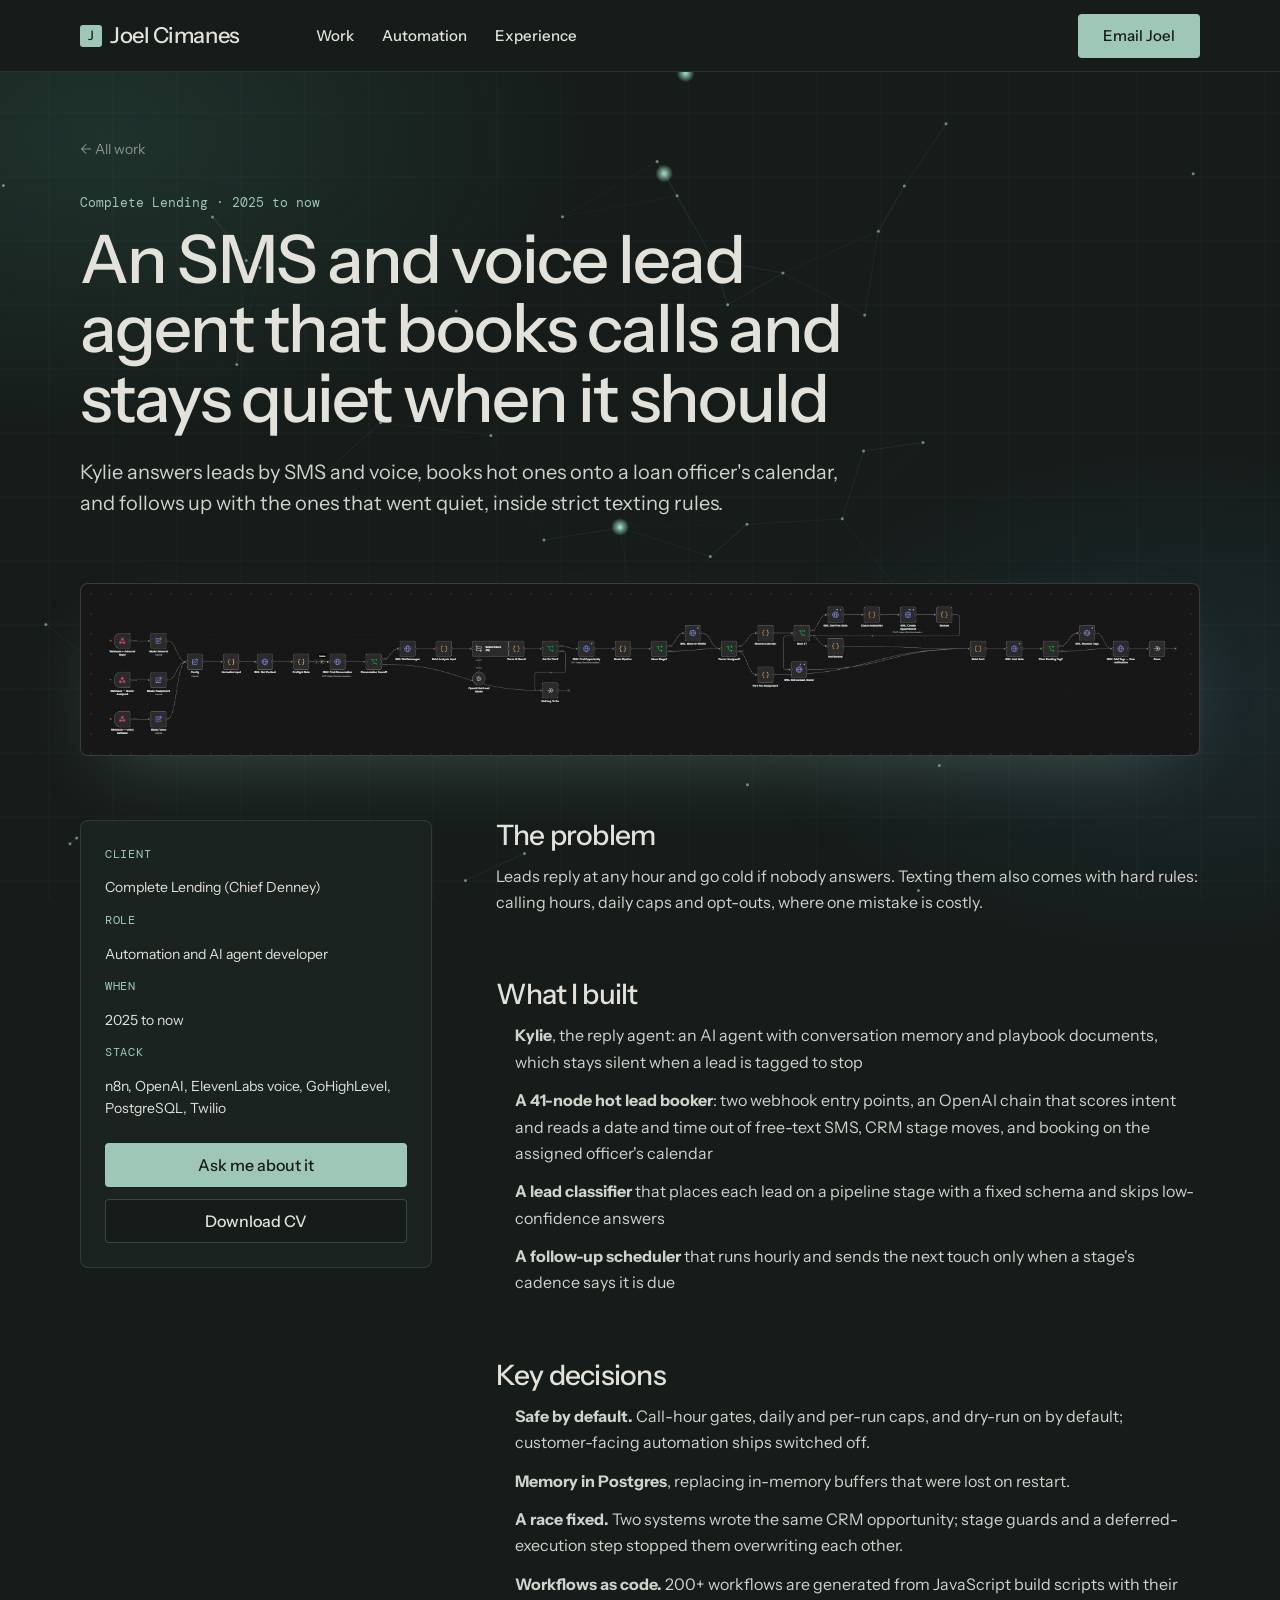
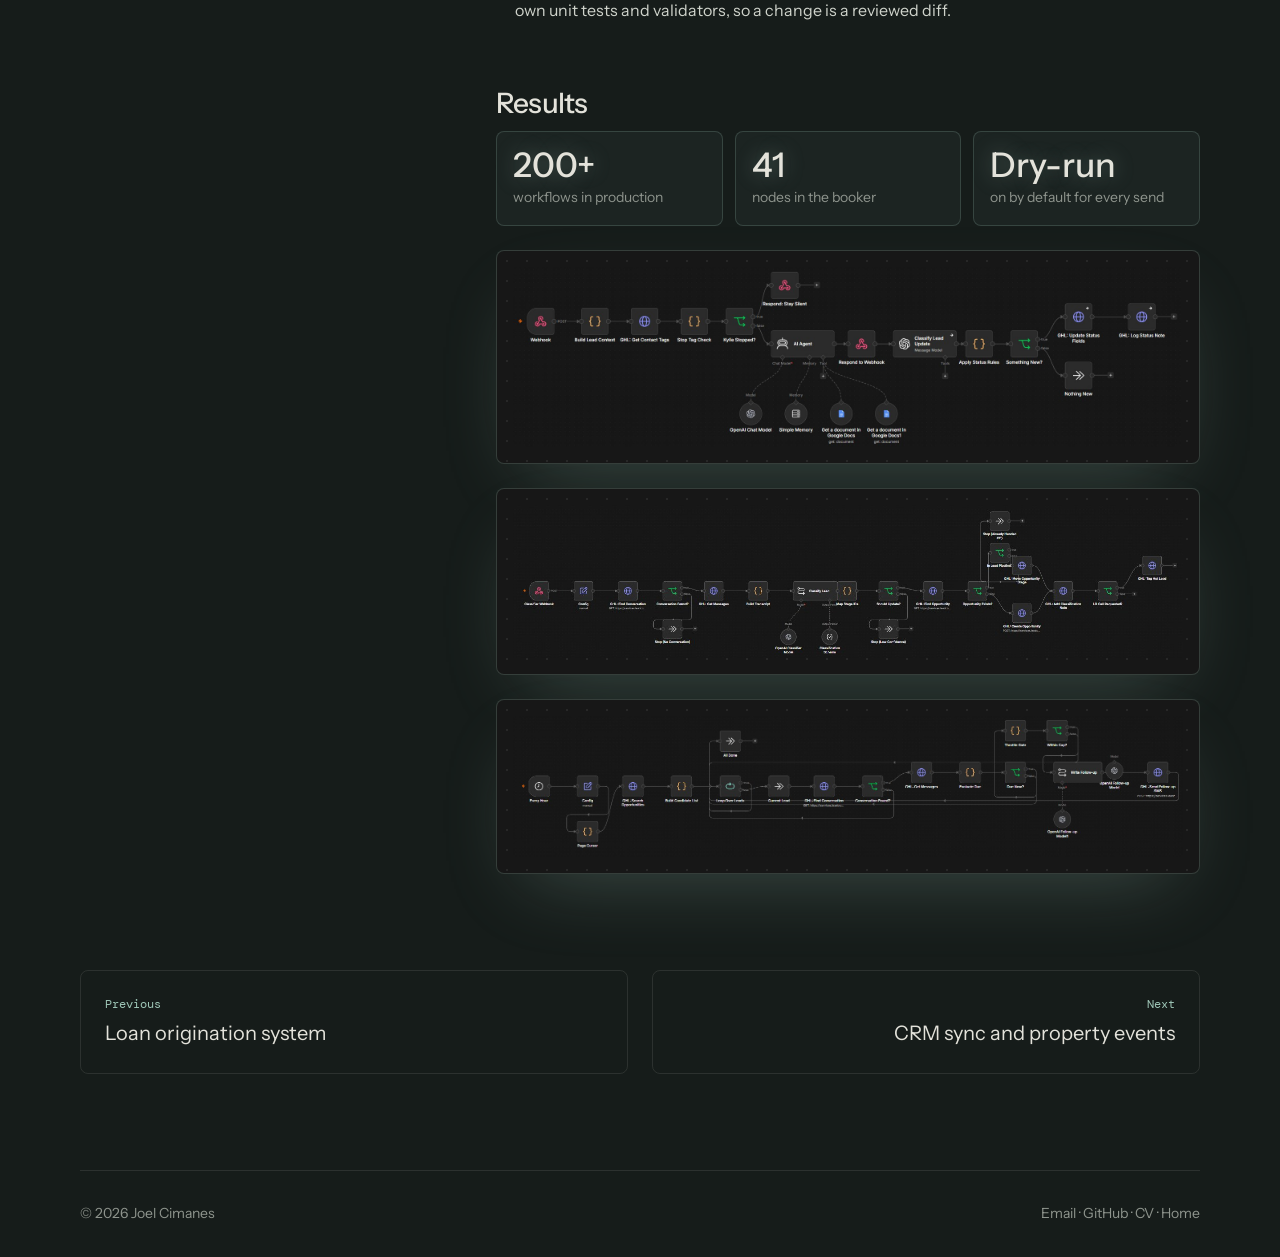
==== commit 1e2e5fbf: "Remove broken calendar links and the US-hours limit The Google Calendar URLs were subscription links" ====
--- a/work/ai-lead-agent.html
+++ b/work/ai-lead-agent.html
@@ -82,7 +82,7 @@
 </main>
 <footer class="case__foot wrap">
   <span>&copy; 2026 Joel Cimanes</span>
-  <span><a href="mailto:cimanesj0@gmail.com">Email</a> · <a href="https://calendar.google.com/calendar/u/0?cid=OWE0MTEyY2M2ZDdlNjFjYWRmODZhNTE4NzhkZmVlN2Y2ZmM0MTE4YTU2Nzg4ZTE0YjUwYzliZmQ1YWMzODJlZkBncm91cC5jYWxlbmRhci5nb29nbGUuY29t" target="_blank" rel="noopener">Book a call</a> · <a href="https://github.com/joeloutworld" target="_blank" rel="noopener">GitHub</a> · <a href="../assets/joel-cimanes-cv.pdf" download>CV</a> · <a href="../index.html">Home</a></span>
+  <span><a href="mailto:cimanesj0@gmail.com">Email</a> · <a href="https://github.com/joeloutworld" target="_blank" rel="noopener">GitHub</a> · <a href="../assets/joel-cimanes-cv.pdf" download>CV</a> · <a href="../index.html">Home</a></span>
 </footer>
 </body>
 </html>
